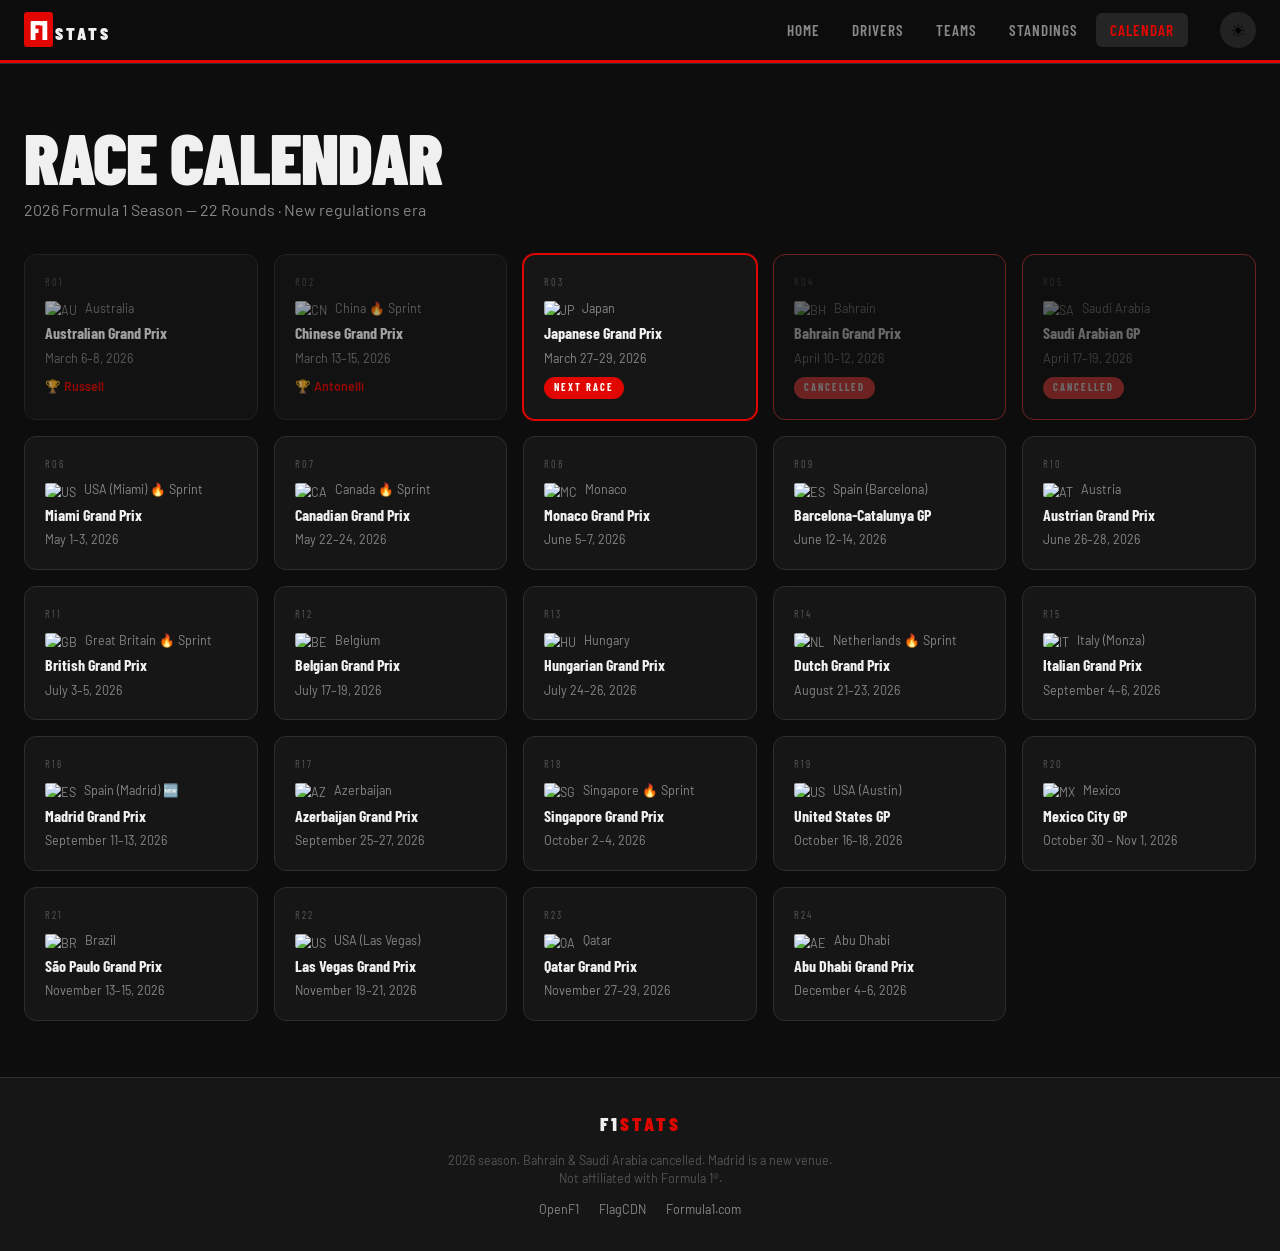
==== calendar.html @ 94192409 "Updated the UI. Added more drivers on the driver's list." ====
<!DOCTYPE html>
<html lang="en" data-theme="dark" data-team="default">
<head>
  <meta charset="UTF-8" />
  <meta name="viewport" content="width=device-width, initial-scale=1.0" />
  <title>F1Stats — Calendar 2026</title>
  <link rel="preconnect" href="https://fonts.googleapis.com" />
  <link rel="preconnect" href="https://fonts.gstatic.com" crossorigin />
  <link href="https://fonts.googleapis.com/css2?family=Barlow+Condensed:ital,wght@0,300;0,400;0,600;0,700;0,800;0,900;1,700&family=Barlow:wght@300;400;500;600&display=swap" rel="stylesheet" />
  <link rel="stylesheet" href="styles.css" />
</head>
<body>

  <header class="nav-header">
    <div class="nav-inner">
      <a href="index.html" class="logo"><span class="logo-f1">F1</span><span class="logo-stats">STATS</span></a>
      <nav class="main-nav">
        <a href="index.html" class="nav-link">Home</a>
        <a href="drivers.html" class="nav-link">Drivers</a>
        <a href="teams.html" class="nav-link">Teams</a>
        <a href="standings.html" class="nav-link">Standings</a>
        <a href="calendar.html" class="nav-link active">Calendar</a>
      </nav>
      <div class="nav-actions">
        <button class="theme-toggle" onclick="toggleTheme()"><span class="theme-icon">☀</span></button>
        <button class="hamburger" onclick="toggleMobileNav()"><span></span><span></span><span></span></button>
      </div>
    </div>
    <nav class="mobile-nav" id="mobile-nav">
      <a href="index.html" class="mobile-nav-link">Home</a>
      <a href="drivers.html" class="mobile-nav-link">Drivers</a>
      <a href="teams.html" class="mobile-nav-link">Teams</a>
      <a href="standings.html" class="mobile-nav-link">Standings</a>
      <a href="calendar.html" class="mobile-nav-link active">Calendar</a>
    </nav>
    <div class="team-bar"></div>
  </header>

  <main>
    <section class="page-hero">
      <h1 class="page-title">Race Calendar</h1>
      <p class="page-sub">2026 Formula 1 Season — 22 Rounds · New regulations era</p>
    </section>
    <div class="calendar-grid">

      <!-- DONE -->
      <div class="cal-card done">
        <div class="cal-round">R01</div>
        <div class="cal-country"><img src="https://flagcdn.com/w40/au.png" alt="AU" class="cal-flag"/> Australia</div>
        <div class="cal-name">Australian Grand Prix</div>
        <div class="cal-date">March 6–8, 2026</div>
        <div class="cal-winner">🏆 Russell</div>
      </div>

      <div class="cal-card done">
        <div class="cal-round">R02</div>
        <div class="cal-country"><img src="https://flagcdn.com/w40/cn.png" alt="CN" class="cal-flag"/> China 🔥 Sprint</div>
        <div class="cal-name">Chinese Grand Prix</div>
        <div class="cal-date">March 13–15, 2026</div>
        <div class="cal-winner">🏆 Antonelli</div>
      </div>

      <!-- NEXT -->
      <div class="cal-card next">
        <div class="cal-round">R03</div>
        <div class="cal-country"><img src="https://flagcdn.com/w40/jp.png" alt="JP" class="cal-flag"/> Japan</div>
        <div class="cal-name">Japanese Grand Prix</div>
        <div class="cal-date">March 27–29, 2026</div>
        <div class="cal-upcoming-badge">NEXT RACE</div>
      </div>

      <!-- CANCELLED -->
      <div class="cal-card" style="opacity:0.4;border-color:#ff4444;position:relative">
        <div class="cal-round">R04</div>
        <div class="cal-country"><img src="https://flagcdn.com/w40/bh.png" alt="BH" class="cal-flag"/> Bahrain</div>
        <div class="cal-name">Bahrain Grand Prix</div>
        <div class="cal-date">April 10–12, 2026</div>
        <div class="cal-upcoming-badge" style="background:#ff4444">CANCELLED</div>
      </div>

      <div class="cal-card" style="opacity:0.4;border-color:#ff4444;position:relative">
        <div class="cal-round">R05</div>
        <div class="cal-country"><img src="https://flagcdn.com/w40/sa.png" alt="SA" class="cal-flag"/> Saudi Arabia</div>
        <div class="cal-name">Saudi Arabian GP</div>
        <div class="cal-date">April 17–19, 2026</div>
        <div class="cal-upcoming-badge" style="background:#ff4444">CANCELLED</div>
      </div>

      <div class="cal-card">
        <div class="cal-round">R06</div>
        <div class="cal-country"><img src="https://flagcdn.com/w40/us.png" alt="US" class="cal-flag"/> USA (Miami) 🔥 Sprint</div>
        <div class="cal-name">Miami Grand Prix</div>
        <div class="cal-date">May 1–3, 2026</div>
      </div>

      <div class="cal-card">
        <div class="cal-round">R07</div>
        <div class="cal-country"><img src="https://flagcdn.com/w40/ca.png" alt="CA" class="cal-flag"/> Canada 🔥 Sprint</div>
        <div class="cal-name">Canadian Grand Prix</div>
        <div class="cal-date">May 22–24, 2026</div>
      </div>

      <div class="cal-card">
        <div class="cal-round">R08</div>
        <div class="cal-country"><img src="https://flagcdn.com/w40/mc.png" alt="MC" class="cal-flag"/> Monaco</div>
        <div class="cal-name">Monaco Grand Prix</div>
        <div class="cal-date">June 5–7, 2026</div>
      </div>

      <div class="cal-card">
        <div class="cal-round">R09</div>
        <div class="cal-country"><img src="https://flagcdn.com/w40/es.png" alt="ES" class="cal-flag"/> Spain (Barcelona)</div>
        <div class="cal-name">Barcelona-Catalunya GP</div>
        <div class="cal-date">June 12–14, 2026</div>
      </div>

      <div class="cal-card">
        <div class="cal-round">R10</div>
        <div class="cal-country"><img src="https://flagcdn.com/w40/at.png" alt="AT" class="cal-flag"/> Austria</div>
        <div class="cal-name">Austrian Grand Prix</div>
        <div class="cal-date">June 26–28, 2026</div>
      </div>

      <div class="cal-card">
        <div class="cal-round">R11</div>
        <div class="cal-country"><img src="https://flagcdn.com/w40/gb.png" alt="GB" class="cal-flag"/> Great Britain 🔥 Sprint</div>
        <div class="cal-name">British Grand Prix</div>
        <div class="cal-date">July 3–5, 2026</div>
      </div>

      <div class="cal-card">
        <div class="cal-round">R12</div>
        <div class="cal-country"><img src="https://flagcdn.com/w40/be.png" alt="BE" class="cal-flag"/> Belgium</div>
        <div class="cal-name">Belgian Grand Prix</div>
        <div class="cal-date">July 17–19, 2026</div>
      </div>

      <div class="cal-card">
        <div class="cal-round">R13</div>
        <div class="cal-country"><img src="https://flagcdn.com/w40/hu.png" alt="HU" class="cal-flag"/> Hungary</div>
        <div class="cal-name">Hungarian Grand Prix</div>
        <div class="cal-date">July 24–26, 2026</div>
      </div>

      <div class="cal-card">
        <div class="cal-round">R14</div>
        <div class="cal-country"><img src="https://flagcdn.com/w40/nl.png" alt="NL" class="cal-flag"/> Netherlands 🔥 Sprint</div>
        <div class="cal-name">Dutch Grand Prix</div>
        <div class="cal-date">August 21–23, 2026</div>
      </div>

      <div class="cal-card">
        <div class="cal-round">R15</div>
        <div class="cal-country"><img src="https://flagcdn.com/w40/it.png" alt="IT" class="cal-flag"/> Italy (Monza)</div>
        <div class="cal-name">Italian Grand Prix</div>
        <div class="cal-date">September 4–6, 2026</div>
      </div>

      <div class="cal-card">
        <div class="cal-round">R16</div>
        <div class="cal-country"><img src="https://flagcdn.com/w40/es.png" alt="ES" class="cal-flag"/> Spain (Madrid) 🆕</div>
        <div class="cal-name">Madrid Grand Prix</div>
        <div class="cal-date">September 11–13, 2026</div>
      </div>

      <div class="cal-card">
        <div class="cal-round">R17</div>
        <div class="cal-country"><img src="https://flagcdn.com/w40/az.png" alt="AZ" class="cal-flag"/> Azerbaijan</div>
        <div class="cal-name">Azerbaijan Grand Prix</div>
        <div class="cal-date">September 25–27, 2026</div>
      </div>

      <div class="cal-card">
        <div class="cal-round">R18</div>
        <div class="cal-country"><img src="https://flagcdn.com/w40/sg.png" alt="SG" class="cal-flag"/> Singapore 🔥 Sprint</div>
        <div class="cal-name">Singapore Grand Prix</div>
        <div class="cal-date">October 2–4, 2026</div>
      </div>

      <div class="cal-card">
        <div class="cal-round">R19</div>
        <div class="cal-country"><img src="https://flagcdn.com/w40/us.png" alt="US" class="cal-flag"/> USA (Austin)</div>
        <div class="cal-name">United States GP</div>
        <div class="cal-date">October 16–18, 2026</div>
      </div>

      <div class="cal-card">
        <div class="cal-round">R20</div>
        <div class="cal-country"><img src="https://flagcdn.com/w40/mx.png" alt="MX" class="cal-flag"/> Mexico</div>
        <div class="cal-name">Mexico City GP</div>
        <div class="cal-date">October 30 – Nov 1, 2026</div>
      </div>

      <div class="cal-card">
        <div class="cal-round">R21</div>
        <div class="cal-country"><img src="https://flagcdn.com/w40/br.png" alt="BR" class="cal-flag"/> Brazil</div>
        <div class="cal-name">São Paulo Grand Prix</div>
        <div class="cal-date">November 13–15, 2026</div>
      </div>

      <div class="cal-card">
        <div class="cal-round">R22</div>
        <div class="cal-country"><img src="https://flagcdn.com/w40/us.png" alt="US" class="cal-flag"/> USA (Las Vegas)</div>
        <div class="cal-name">Las Vegas Grand Prix</div>
        <div class="cal-date">November 19–21, 2026</div>
      </div>

      <div class="cal-card">
        <div class="cal-round">R23</div>
        <div class="cal-country"><img src="https://flagcdn.com/w40/qa.png" alt="QA" class="cal-flag"/> Qatar</div>
        <div class="cal-name">Qatar Grand Prix</div>
        <div class="cal-date">November 27–29, 2026</div>
      </div>

      <div class="cal-card">
        <div class="cal-round">R24</div>
        <div class="cal-country"><img src="https://flagcdn.com/w40/ae.png" alt="AE" class="cal-flag"/> Abu Dhabi</div>
        <div class="cal-name">Abu Dhabi Grand Prix</div>
        <div class="cal-date">December 4–6, 2026</div>
      </div>

    </div>
  </main>

  <footer class="site-footer">
    <div class="footer-inner">
      <div class="footer-logo">F1<span>STATS</span></div>
      <p class="footer-copy">2026 season. Bahrain &amp; Saudi Arabia cancelled. Madrid is a new venue. Not affiliated with Formula 1®.</p>
      <div class="footer-links">
        <a href="https://openf1.org/" target="_blank">OpenF1</a>
        <a href="https://flagcdn.com" target="_blank">FlagCDN</a>
        <a href="https://www.formula1.com" target="_blank">Formula1.com</a>
      </div>
    </div>
  </footer>
  <script src="app.js"></script>
</body>
</html>
---- styles.css ----
/* ============================================================
   F1STATS — Vanilla CSS
   Barlow Condensed display / Barlow body
   ============================================================ */

/* ── CSS VARIABLES ─────────────────────────────────────────── */
:root {
  /* Team colours */
  --team-redbull:   #3671C6;
  --team-ferrari:   #E8002D;
  --team-mclaren:   #FF8000;
  --team-mercedes:  #00D2BE;
  --team-alpine:    #0093CC;
  --team-aston:     #229971;
  --team-williams:  #64C4FF;
  --team-haas:      #B6BABD;
  --team-sauber:    #52E252;
  --team-rb:        #6692FF;

  /* Dark theme (default) */
  --bg:        #0d0d0d;
  --bg-panel:  #161616;
  --bg-card:   #1c1c1c;
  --bg-hover:  #252525;
  --surface:   #222;
  --border:    #2e2e2e;
  --text:      #f0f0f0;
  --text-sec:  #888;
  --text-dim:  #555;
  --accent:    #e10600;   /* F1 red */
  --accent2:   #fff;

  /* Active team accent (overridden by JS) */
  --team-active: #e10600;

  /* Type */
  --font-display: 'Barlow Condensed', sans-serif;
  --font-body:    'Barlow', sans-serif;

  /* Layout */
  --nav-h: 60px;
  --max-w: 1280px;
  --radius: 6px;
  --radius-lg: 12px;

  --trans: 0.2s ease;
}

/* Light theme */
[data-theme="light"] {
  --bg:        #f5f5f5;
  --bg-panel:  #ffffff;
  --bg-card:   #fafafa;
  --bg-hover:  #efefef;
  --surface:   #e8e8e8;
  --border:    #ddd;
  --text:      #111;
  --text-sec:  #555;
  --text-dim:  #aaa;
}

/* ── RESET & BASE ──────────────────────────────────────────── */
*, *::before, *::after { box-sizing: border-box; margin: 0; padding: 0; }

html { scroll-behavior: smooth; }

body {
  background: var(--bg);
  color: var(--text);
  font-family: var(--font-body);
  font-size: 15px;
  line-height: 1.5;
  transition: background var(--trans), color var(--trans);
}

a { color: inherit; text-decoration: none; }
img { display: block; max-width: 100%; }
button { cursor: pointer; border: none; background: none; font-family: inherit; }

/* ── NAV ───────────────────────────────────────────────────── */
.nav-header {
  position: sticky;
  top: 0;
  z-index: 100;
  background: rgba(13,13,13,0.95);
  backdrop-filter: blur(12px);
  border-bottom: 1px solid var(--border);
}
[data-theme="light"] .nav-header {
  background: rgba(255,255,255,0.95);
}

.nav-inner {
  max-width: var(--max-w);
  margin: 0 auto;
  padding: 0 24px;
  height: var(--nav-h);
  display: flex;
  align-items: center;
  gap: 32px;
}

.logo {
  font-family: var(--font-display);
  font-weight: 900;
  font-size: 1.6rem;
  letter-spacing: -1px;
  white-space: nowrap;
}
.logo-f1 {
  background: var(--accent);
  color: #fff;
  padding: 2px 6px;
  margin-right: 2px;
  border-radius: 3px;
}
.logo-stats { letter-spacing: 3px; font-size: 1.1rem; }

.main-nav {
  display: flex;
  gap: 4px;
  margin-left: auto;
}
.nav-link {
  padding: 6px 14px;
  border-radius: var(--radius);
  font-family: var(--font-display);
  font-weight: 600;
  font-size: 0.95rem;
  letter-spacing: 1px;
  text-transform: uppercase;
  color: var(--text-sec);
  transition: color var(--trans), background var(--trans);
}
.nav-link:hover, .nav-link.active {
  color: var(--text);
  background: var(--bg-hover);
}
.nav-link.active { color: var(--accent); }

.nav-actions { display: flex; align-items: center; gap: 12px; }

.theme-toggle {
  width: 36px; height: 36px;
  border-radius: 50%;
  background: var(--surface);
  display: flex; align-items: center; justify-content: center;
  font-size: 1.1rem;
  transition: background var(--trans);
}
.theme-toggle:hover { background: var(--bg-hover); }

/* Team accent bar */
.team-bar {
  height: 3px;
  background: var(--team-active);
  transition: background 0.4s ease;
}

/* ── PAGES ─────────────────────────────────────────────────── */
.page { display: none; min-height: calc(100vh - var(--nav-h)); }
.page.active { display: block; }

.page-hero {
  max-width: var(--max-w);
  margin: 0 auto;
  padding: 56px 24px 32px;
}
.page-title {
  font-family: var(--font-display);
  font-weight: 900;
  font-size: clamp(2.5rem, 6vw, 4.5rem);
  letter-spacing: -1px;
  line-height: 1;
  text-transform: uppercase;
}
.page-sub { color: var(--text-sec); margin-top: 6px; font-size: 1rem; }

/* ── HERO ──────────────────────────────────────────────────── */
.hero {
  position: relative;
  min-height: 520px;
  display: flex;
  align-items: center;
  overflow: hidden;
  padding: 80px 24px;
  /* Always dark internally — text must always be white regardless of theme */
  color: #fff;
}

.hero-bg {
  position: absolute;
  inset: 0;
  background: radial-gradient(ellipse at 30% 50%, #1a0000 0%, #0d0d0d 60%);
  z-index: 0;
}

/* Always-dark overlay — guarantees white text in light mode */
.hero-overlay {
  position: absolute;
  inset: 0;
  background: rgba(0, 0, 0, 0.72);
  z-index: 1;
}
/* In dark mode the overlay can be lighter since bg is already dark */
[data-theme="dark"] .hero-overlay {
  background: rgba(0, 0, 0, 0.3);
}

.hero-track-lines {
  position: absolute;
  inset: 0;
  background:
    repeating-linear-gradient(
      90deg,
      transparent,
      transparent 80px,
      rgba(255,255,255,0.015) 80px,
      rgba(255,255,255,0.015) 81px
    ),
    repeating-linear-gradient(
      0deg,
      transparent,
      transparent 80px,
      rgba(255,255,255,0.015) 80px,
      rgba(255,255,255,0.015) 81px
    );
}

.hero-content {
  position: relative;
  z-index: 2;
  max-width: var(--max-w);
  margin: 0 auto;
  width: 100%;
}

.hero-eyebrow {
  font-family: var(--font-display);
  font-size: 0.8rem;
  letter-spacing: 4px;
  text-transform: uppercase;
  color: var(--accent);
  margin-bottom: 16px;
}

.hero-title {
  font-family: var(--font-display);
  font-weight: 900;
  font-size: clamp(3rem, 8vw, 6.5rem);
  line-height: 0.95;
  text-transform: uppercase;
  letter-spacing: -2px;
  max-width: 600px;
  color: #fff; /* Always white — hero is always on dark overlay */
}
.hero-title em {
  font-style: italic;
  color: var(--accent);
}

.hero-sub {
  margin-top: 20px;
  color: rgba(255,255,255,0.7); /* Always white-ish — dark overlay beneath */
  font-size: 1.05rem;
  max-width: 420px;
}


/* Race Card (hero overlay) */
.hero-race-card {
  position: absolute;
  right: max(24px, calc(50% - 580px));
  top: 50%;
  transform: translateY(-50%);
  background: var(--bg-panel);
  border: 1px solid var(--border);
  border-top: 3px solid var(--accent);
  border-radius: var(--radius-lg);
  padding: 28px 32px;
  min-width: 280px;
  z-index: 3;
  box-shadow: 0 24px 60px rgba(0,0,0,0.5);
  /* Race card uses theme colors, not locked to white */
  color: var(--text);
}

.race-card-label {
  font-family: var(--font-display);
  font-size: 0.7rem;
  letter-spacing: 3px;
  text-transform: uppercase;
  color: var(--accent);
  margin-bottom: 8px;
}
.race-card-round {
  font-family: var(--font-display);
  font-size: 0.75rem;
  letter-spacing: 2px;
  color: var(--text-dim);
  text-transform: uppercase;
}
.race-card-name {
  font-family: var(--font-display);
  font-weight: 800;
  font-size: 1.5rem;
  letter-spacing: -0.5px;
  margin: 4px 0 8px;
  line-height: 1.1;
}
.race-card-location {
  display: flex;
  align-items: center;
  gap: 8px;
  color: var(--text-sec);
  font-size: 0.85rem;
  margin-bottom: 4px;
}
.race-flag { height: 16px; border-radius: 2px; }
.race-card-date {
  color: var(--text-sec);
  font-size: 0.85rem;
  margin-bottom: 20px;
}

.race-card-countdown {
  display: flex;
  gap: 12px;
}
.countdown-block {
  display: flex;
  flex-direction: column;
  align-items: center;
  background: var(--surface);
  border-radius: var(--radius);
  padding: 8px 12px;
  min-width: 52px;
}
.cd-num {
  font-family: var(--font-display);
  font-weight: 700;
  font-size: 1.6rem;
  line-height: 1;
  color: var(--text);
}
.cd-lbl {
  font-size: 0.6rem;
  letter-spacing: 1px;
  text-transform: uppercase;
  color: var(--text-sec);
  margin-top: 2px;
}

/* ── STATS STRIP ───────────────────────────────────────────── */
.stats-strip {
  background: var(--bg-panel);
  border-top: 1px solid var(--border);
  border-bottom: 1px solid var(--border);
  display: flex;
  justify-content: center;
  gap: 0;
  padding: 0;
}
.stat-item {
  display: flex;
  flex-direction: column;
  align-items: center;
  padding: 24px 48px;
}
.stat-value {
  font-family: var(--font-display);
  font-weight: 800;
  font-size: 2.2rem;
  color: var(--accent);
  line-height: 1;
}
.stat-label {
  font-size: 0.75rem;
  letter-spacing: 1px;
  text-transform: uppercase;
  color: var(--text-sec);
  margin-top: 4px;
}
.stat-divider {
  width: 1px;
  background: var(--border);
  margin: 16px 0;
}

/* ── HOME GRID ─────────────────────────────────────────────── */
.home-grid {
  max-width: var(--max-w);
  margin: 0 auto;
  padding: 40px 24px;
  display: grid;
  grid-template-columns: 1fr 1fr;
  gap: 24px;
}

.home-panel {
  background: var(--bg-panel);
  border: 1px solid var(--border);
  border-radius: var(--radius-lg);
  overflow: hidden;
}

.panel-header {
  display: flex;
  align-items: center;
  justify-content: space-between;
  padding: 20px 24px 16px;
  border-bottom: 1px solid var(--border);
}
.panel-title {
  font-family: var(--font-display);
  font-weight: 700;
  font-size: 1.1rem;
  letter-spacing: 1px;
  text-transform: uppercase;
}
.panel-link {
  font-size: 0.82rem;
  color: var(--accent);
  letter-spacing: 0.5px;
  transition: opacity var(--trans);
}
.panel-link:hover { opacity: 0.7; }
.panel-sub { font-size: 0.82rem; color: var(--text-sec); }

/* ── STANDINGS TABLE ───────────────────────────────────────── */
.standings-table {
  width: 100%;
  border-collapse: collapse;
}
.standings-table thead th {
  padding: 10px 16px;
  text-align: left;
  font-family: var(--font-display);
  font-size: 0.7rem;
  letter-spacing: 1.5px;
  text-transform: uppercase;
  color: var(--text-dim);
  font-weight: 600;
}
.standing-row td {
  padding: 10px 16px;
  border-bottom: 1px solid var(--border);
  font-size: 0.9rem;
  vertical-align: middle;
}
.standing-row:last-child td { border-bottom: none; }
.standing-row:hover td { background: var(--bg-hover); }
.standing-row.p1 td { background: rgba(225,6,0,0.05); }

.pos-cell { width: 40px; }
.pos {
  display: inline-flex;
  width: 24px;
  height: 24px;
  align-items: center;
  justify-content: center;
  font-family: var(--font-display);
  font-weight: 700;
  font-size: 0.8rem;
  border-radius: 3px;
}
.p1 .pos { background: var(--accent); color: #fff; }

.driver-cell {
  display: flex;
  align-items: center;
  gap: 10px;
}
.driver-thumb {
  width: 36px; height: 36px;
  border-radius: 50%;
  object-fit: cover;
  background: var(--surface);
}
.driver-name {
  display: block;
  font-weight: 600;
  font-size: 0.9rem;
}
.driver-abbr {
  display: block;
  font-size: 0.72rem;
  color: var(--text-sec);
  font-family: var(--font-display);
  letter-spacing: 1px;
}
.team-dot {
  display: inline-block;
  width: 8px; height: 8px;
  border-radius: 50%;
  margin-right: 6px;
  flex-shrink: 0;
}
.pts-col { text-align: right; }

/* ── PODIUM ────────────────────────────────────────────────── */
.last-race-podium {
  display: flex;
  justify-content: center;
  align-items: flex-end;
  gap: 0;
  padding: 24px 24px 0;
}
.podium-slot {
  display: flex;
  flex-direction: column;
  align-items: center;
  flex: 1;
}
.podium-driver-img-wrap {
  margin-bottom: 8px;
}
.podium-driver-img {
  width: 64px; height: 64px;
  border-radius: 50%;
  object-fit: cover;
  background: var(--surface);
  border: 2px solid var(--border);
}
.podium-bar {
  width: 100%;
  border-radius: var(--radius) var(--radius) 0 0;
  opacity: 0.85;
}
.podium-label {
  background: var(--surface);
  width: 100%;
  text-align: center;
  padding: 8px 4px;
  font-family: var(--font-display);
  font-size: 0.75rem;
  letter-spacing: 0.5px;
  text-transform: uppercase;
  color: var(--text-sec);
  font-weight: 600;
}
.podium-label span { display: block; font-size: 0.9rem; color: var(--text); }

.race-results-mini { padding: 12px 24px; }
.mini-result {
  display: flex;
  gap: 12px;
  padding: 8px 0;
  border-bottom: 1px solid var(--border);
  font-size: 0.88rem;
  align-items: center;
}
.mini-result:last-child { border-bottom: none; }
.mini-pos {
  width: 20px;
  font-family: var(--font-display);
  font-weight: 700;
  color: var(--text-sec);
}
.mini-driver { flex: 1; font-weight: 500; }
.mini-time { color: var(--text-sec); font-size: 0.82rem; font-family: monospace; }
.mini-result.fastest .mini-driver { color: var(--team-mclaren); }
.mini-result.fastest .mini-pos { color: var(--team-mclaren); }

/* ── SECTION HEADER ────────────────────────────────────────── */
.section-header {
  max-width: var(--max-w);
  margin: 0 auto;
  padding: 0 24px 20px;
  display: flex;
  align-items: baseline;
  gap: 16px;
}
.section-title {
  font-family: var(--font-display);
  font-weight: 800;
  font-size: 1.3rem;
  letter-spacing: 1px;
  text-transform: uppercase;
}
.section-sub { font-size: 0.82rem; color: var(--text-sec); }

/* ── TYRE SECTION ──────────────────────────────────────────── */
.tyre-section {
  max-width: var(--max-w);
  margin: 0 auto;
  padding: 0 24px 56px;
}
.tyre-grid {
  display: flex;
  gap: 12px;
  flex-wrap: wrap;
}
.tyre-card {
  background: var(--bg-panel);
  border: 1px solid var(--border);
  border-radius: var(--radius-lg);
  padding: 16px 20px;
  display: flex;
  align-items: center;
  gap: 14px;
  flex: 1 1 150px;
  transition: background var(--trans);
}
.tyre-card:hover { background: var(--bg-hover); }
.tyre-compound {
  width: 44px; height: 44px;
  border-radius: 50%;
  display: flex;
  align-items: center;
  justify-content: center;
  font-family: var(--font-display);
  font-weight: 900;
  font-size: 1.2rem;
  color: #111;
  flex-shrink: 0;
}
.tyre-compound.soft   { background: #e8002d; color: #fff; }
.tyre-compound.medium { background: #ffd600; }
.tyre-compound.hard   { background: #e5e5e5; }
.tyre-info { display: flex; flex-direction: column; }
.tyre-driver { font-family: var(--font-display); font-weight: 700; font-size: 1rem; letter-spacing: 1px; }
.tyre-laps { font-size: 0.75rem; color: var(--text-sec); }

/* ── DRIVERS PAGE ──────────────────────────────────────────── */
.drivers-grid-section {
  max-width: var(--max-w);
  margin: 0 auto;
  padding: 0 24px 56px;
}
.drivers-grid {
  display: grid;
  grid-template-columns: repeat(auto-fill, minmax(240px, 1fr));
  gap: 20px;
}
.driver-card {
  background: var(--bg-panel);
  border: 1px solid var(--border);
  border-radius: var(--radius-lg);
  overflow: hidden;
  cursor: pointer;
  transition: transform var(--trans), box-shadow var(--trans), border-color var(--trans);
}
.driver-card:hover {
  transform: translateY(-4px);
  box-shadow: 0 16px 40px rgba(0,0,0,0.4);
  border-color: var(--team-active);
}
.driver-card-top {
  position: relative;
  height: 160px;
  display: flex;
  align-items: flex-end;
  justify-content: center;
  overflow: hidden;
}
.driver-card-img {
  height: 150px;
  object-fit: cover;
  object-position: top;
  filter: drop-shadow(0 4px 12px rgba(0,0,0,0.5));
}
.driver-card-number {
  position: absolute;
  top: 12px;
  right: 14px;
  font-family: var(--font-display);
  font-weight: 900;
  font-size: 2rem;
  line-height: 1;
  color: rgba(255,255,255,0.15);
  letter-spacing: -2px;
}
.driver-card-info { padding: 16px; }
.driver-card-flag-name {
  display: flex;
  align-items: center;
  gap: 8px;
  margin-bottom: 4px;
}
.driver-flag { height: 14px; border-radius: 2px; }
.driver-card-name { font-weight: 700; font-size: 1rem; }
.driver-card-team { font-size: 0.78rem; margin-bottom: 14px; font-weight: 500; }
.driver-card-stats {
  display: flex;
  gap: 0;
  border-top: 1px solid var(--border);
  padding-top: 12px;
}
.dcs {
  flex: 1;
  display: flex;
  flex-direction: column;
  align-items: center;
  border-right: 1px solid var(--border);
}
.dcs:last-child { border-right: none; }
.dcs-val {
  font-family: var(--font-display);
  font-weight: 800;
  font-size: 1.1rem;
}
.dcs-lbl {
  font-size: 0.65rem;
  letter-spacing: 0.5px;
  text-transform: uppercase;
  color: var(--text-sec);
}

/* ── TEAMS PAGE ────────────────────────────────────────────── */
.teams-list {
  max-width: var(--max-w);
  margin: 0 auto;
  padding: 0 24px 56px;
  display: flex;
  flex-direction: column;
  gap: 12px;
}
.team-row {
  background: var(--bg-panel);
  border: 1px solid var(--border);
  border-radius: var(--radius-lg);
  display: flex;
  align-items: center;
  gap: 20px;
  padding: 0 24px 0 0;
  overflow: hidden;
  cursor: pointer;
  transition: background var(--trans), transform var(--trans);
}
.team-row:hover { transform: translateX(4px); background: var(--bg-hover); }
.team-color-bar { width: 6px; height: 80px; flex-shrink: 0; }
.team-logo-wrap {
  width: 80px;
  display: flex;
  align-items: center;
  justify-content: center;
  padding: 12px 0;
}
.team-logo-img { max-height: 36px; filter: var(--logo-filter, none); }
[data-theme="dark"] .team-logo-img { filter: brightness(0) invert(1); }
.team-row-info { flex: 1; }
.team-row-name { font-weight: 700; font-size: 1rem; }
.team-row-drivers { font-size: 0.8rem; color: var(--text-sec); margin-top: 2px; }
.team-row-stats {
  display: flex;
  gap: 32px;
  padding-right: 24px;
  border-right: 1px solid var(--border);
  margin-right: 0;
}
.trs { text-align: center; }
.trs-val { display: block; font-family: var(--font-display); font-weight: 800; font-size: 1.2rem; }
.trs-lbl { font-size: 0.65rem; text-transform: uppercase; letter-spacing: 1px; color: var(--text-sec); }
.team-row-bar-wrap {
  width: 140px;
  height: 6px;
  background: var(--surface);
  border-radius: 3px;
  overflow: hidden;
}
.team-row-bar { height: 100%; border-radius: 3px; }

/* ── FULL STANDINGS TABLE ──────────────────────────────────── */
.standings-tabs {
  max-width: var(--max-w);
  margin: 0 auto;
  padding: 0 24px 20px;
  display: flex;
  gap: 8px;
}
.tab-btn {
  padding: 8px 22px;
  border-radius: 100px;
  font-family: var(--font-display);
  font-weight: 600;
  font-size: 0.85rem;
  letter-spacing: 1px;
  text-transform: uppercase;
  background: var(--surface);
  color: var(--text-sec);
  transition: all var(--trans);
}
.tab-btn.active { background: var(--accent); color: #fff; }
.tab-btn:hover:not(.active) { background: var(--bg-hover); color: var(--text); }

.tab-panel { display: none; }
.tab-panel.active { display: block; }

.full-standings-table {
  width: 100%;
  max-width: var(--max-w);
  margin: 0 auto;
  border-collapse: collapse;
  margin-bottom: 56px;
}
.full-standings-table thead th {
  padding: 10px 20px;
  text-align: left;
  font-family: var(--font-display);
  font-size: 0.7rem;
  letter-spacing: 1.5px;
  text-transform: uppercase;
  color: var(--text-dim);
  font-weight: 600;
  border-bottom: 1px solid var(--border);
}
.fst-row td {
  padding: 14px 20px;
  border-bottom: 1px solid var(--border);
  font-size: 0.9rem;
  vertical-align: middle;
}
.fst-row.p1 td { background: rgba(225,6,0,0.05); }
.fst-row:hover td { background: var(--bg-hover); }

.pos-badge {
  display: inline-flex;
  width: 26px; height: 26px;
  align-items: center;
  justify-content: center;
  border-radius: 4px;
  font-family: var(--font-display);
  font-weight: 800;
  font-size: 0.82rem;
  background: var(--surface);
  color: var(--text);
}
.pos-badge.gold   { background: #d4a017; color: #111; }
.pos-badge.silver { background: #9e9e9e; color: #111; }
.pos-badge.bronze { background: #c07040; color: #111; }

.mini-flag { height: 14px; border-radius: 2px; display: inline-block; vertical-align: middle; margin-right: 6px; }

/* ── CALENDAR ──────────────────────────────────────────────── */
.calendar-grid {
  max-width: var(--max-w);
  margin: 0 auto;
  padding: 0 24px 56px;
  display: grid;
  grid-template-columns: repeat(auto-fill, minmax(220px, 1fr));
  gap: 16px;
}
.cal-card {
  background: var(--bg-panel);
  border: 1px solid var(--border);
  border-radius: var(--radius-lg);
  padding: 20px;
  transition: transform var(--trans), box-shadow var(--trans);
  position: relative;
  overflow: hidden;
}
.cal-card:hover { transform: translateY(-3px); box-shadow: 0 12px 30px rgba(0,0,0,0.3); }
.cal-card.done { opacity: 0.65; }
.cal-card.next {
  border-color: var(--accent);
  box-shadow: 0 0 0 1px var(--accent);
  opacity: 1;
}
.cal-round {
  font-family: var(--font-display);
  font-size: 0.65rem;
  letter-spacing: 2px;
  text-transform: uppercase;
  color: var(--text-dim);
  margin-bottom: 8px;
}
.cal-country {
  display: flex;
  align-items: center;
  gap: 8px;
  font-size: 0.78rem;
  color: var(--text-sec);
  margin-bottom: 6px;
}
.cal-flag { height: 14px; border-radius: 2px; }
.cal-name {
  font-family: var(--font-display);
  font-weight: 700;
  font-size: 1rem;
  margin-bottom: 6px;
  line-height: 1.2;
}
.cal-date {
  font-size: 0.78rem;
  color: var(--text-sec);
}
.cal-winner {
  font-size: 0.78rem;
  color: var(--accent);
  margin-top: 10px;
  font-weight: 600;
}
.cal-upcoming-badge {
  display: inline-block;
  margin-top: 10px;
  padding: 3px 10px;
  background: var(--accent);
  color: #fff;
  font-family: var(--font-display);
  font-size: 0.65rem;
  letter-spacing: 2px;
  text-transform: uppercase;
  border-radius: 100px;
  font-weight: 700;
}

/* ── FOOTER ────────────────────────────────────────────────── */
.site-footer {
  background: var(--bg-panel);
  border-top: 1px solid var(--border);
  padding: 32px 24px;
}
.footer-inner {
  max-width: var(--max-w);
  margin: 0 auto;
  display: flex;
  flex-direction: column;
  align-items: center;
  gap: 12px;
  text-align: center;
}
.footer-logo {
  font-family: var(--font-display);
  font-weight: 900;
  font-size: 1.2rem;
  letter-spacing: 3px;
}
.footer-logo span { color: var(--accent); }
.footer-copy { font-size: 0.78rem; color: var(--text-dim); max-width: 400px; }
.footer-links { display: flex; gap: 20px; }
.footer-links a { font-size: 0.78rem; color: var(--text-sec); transition: color var(--trans); }
.footer-links a:hover { color: var(--accent); }

/* ── HAMBURGER ─────────────────────────────────────────────── */
.hamburger {
  display: none;
  flex-direction: column;
  justify-content: center;
  gap: 5px;
  width: 36px;
  height: 36px;
  border-radius: var(--radius);
  background: var(--surface);
  padding: 8px;
  transition: background var(--trans);
}
.hamburger:hover { background: var(--bg-hover); }
.hamburger span {
  display: block;
  width: 100%;
  height: 2px;
  background: var(--text);
  border-radius: 2px;
  transition: transform 0.2s ease, opacity 0.2s ease;
}
.hamburger.open span:nth-child(1) { transform: translateY(7px) rotate(45deg); }
.hamburger.open span:nth-child(2) { opacity: 0; }
.hamburger.open span:nth-child(3) { transform: translateY(-7px) rotate(-45deg); }

/* ── MOBILE NAV DRAWER ─────────────────────────────────────── */
.mobile-nav {
  display: none;
  flex-direction: column;
  background: var(--bg-panel);
  border-top: 1px solid var(--border);
  overflow: hidden;
  max-height: 0;
  transition: max-height 0.3s ease;
}
.mobile-nav.open {
  max-height: 320px;
}
.mobile-nav-link {
  display: block;
  padding: 14px 24px;
  font-family: var(--font-display);
  font-weight: 600;
  font-size: 1rem;
  letter-spacing: 1.5px;
  text-transform: uppercase;
  color: var(--text-sec);
  border-bottom: 1px solid var(--border);
  transition: color var(--trans), background var(--trans);
}
.mobile-nav-link:last-child { border-bottom: none; }
.mobile-nav-link:hover,
.mobile-nav-link.active {
  color: var(--accent);
  background: var(--bg-hover);
}

/* ── ANIMATIONS ────────────────────────────────────────────── */
@keyframes fadeIn {
  from { opacity: 0; transform: translateY(12px); }
  to   { opacity: 1; transform: translateY(0); }
}
main { animation: fadeIn 0.25s ease both; }

/* ── RESPONSIVE ────────────────────────────────────────────── */
@media (max-width: 900px) {
  .hero-race-card { display: none; }
  .home-grid { grid-template-columns: 1fr; }
  .team-row-bar-wrap { display: none; }
}
@media (max-width: 640px) {
  .main-nav { display: none; }
  .hamburger { display: flex; }
  .mobile-nav { display: flex; }
  .stats-strip { flex-wrap: wrap; }
  .stat-item { padding: 16px 24px; }
  .hero { padding: 48px 20px; }
  .hero-title { font-size: 2.8rem; }
  .teams-list { padding: 0 16px 40px; }
  .team-row-stats { gap: 16px; }
}
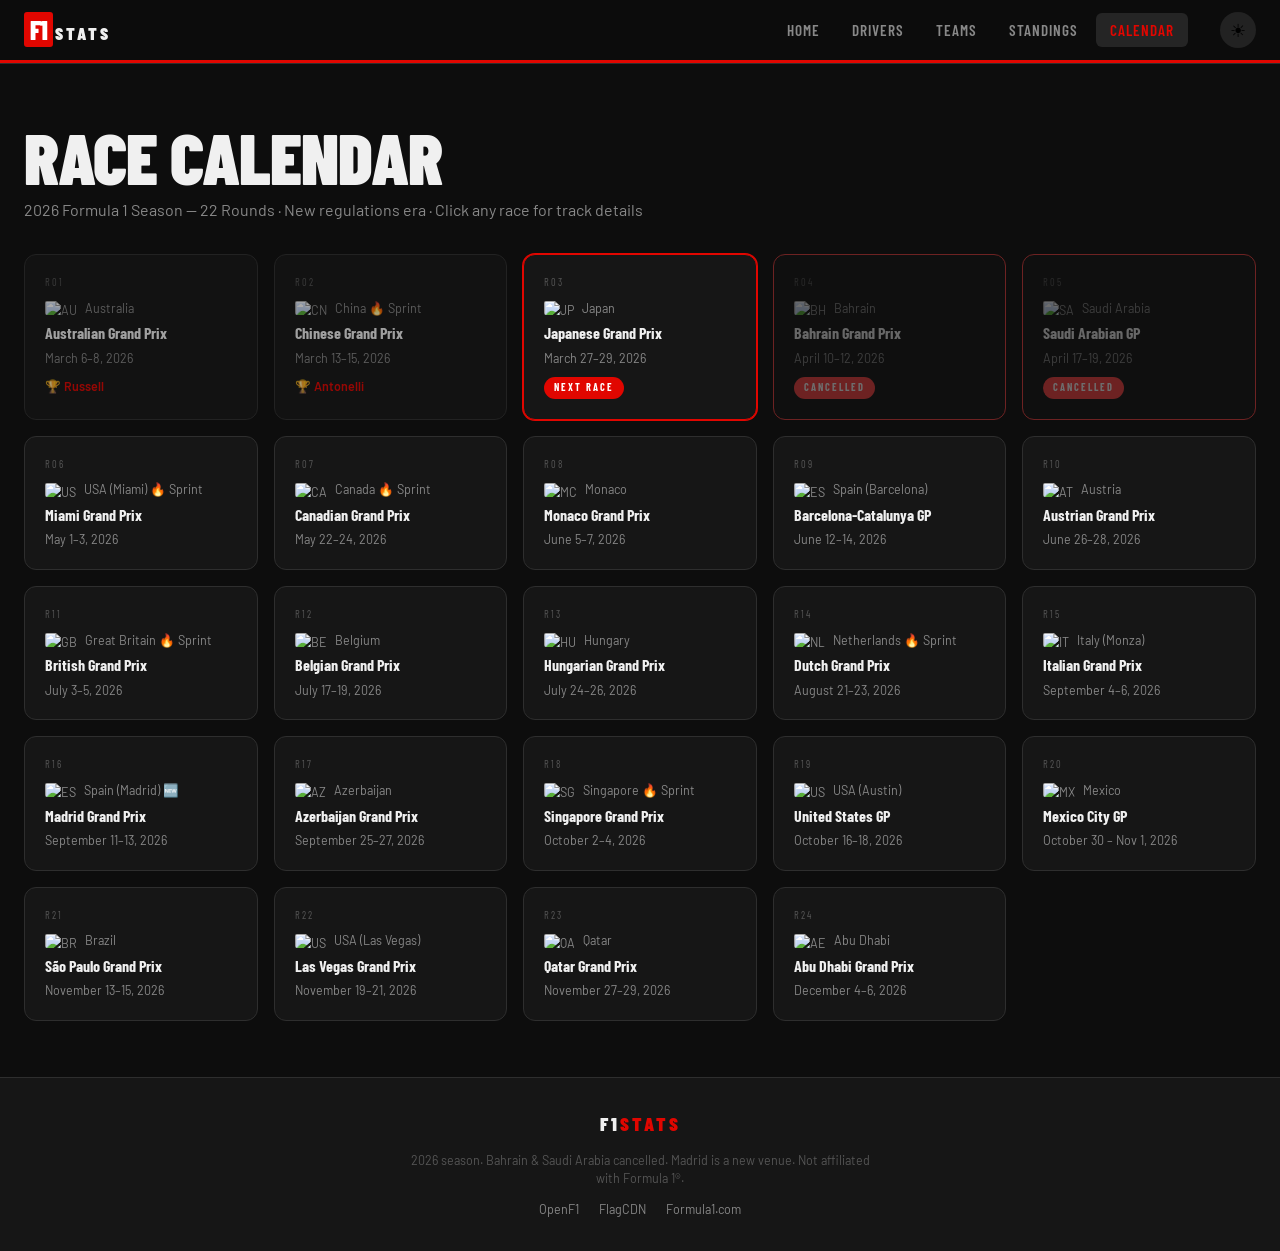
==== commit a441daa9: "Added SVG track layouts for races in calendar - Updated app.js to create img src for SVGs instead of" ====
--- a/calendar.html
+++ b/calendar.html
@@ -23,7 +23,7 @@
       </nav>
       <div class="nav-actions">
         <button class="theme-toggle" onclick="toggleTheme()"><span class="theme-icon">☀</span></button>
-        <button class="hamburger" onclick="toggleMobileNav()"><span></span><span></span><span></span></button>
+        <button class="hamburger" onclick="toggleMobileNav()" aria-label="Open menu"><span></span><span></span><span></span></button>
       </div>
     </div>
     <nav class="mobile-nav" id="mobile-nav">
@@ -39,12 +39,13 @@
   <main>
     <section class="page-hero">
       <h1 class="page-title">Race Calendar</h1>
-      <p class="page-sub">2026 Formula 1 Season — 22 Rounds · New regulations era</p>
+      <p class="page-sub">2026 Formula 1 Season — 22 Rounds · New regulations era · Click any race for track details</p>
     </section>
+
     <div class="calendar-grid">
 
-      <!-- DONE -->
-      <div class="cal-card done">
+      <!-- R01 — DONE -->
+      <div class="cal-card done" data-track="australia">
         <div class="cal-round">R01</div>
         <div class="cal-country"><img src="https://flagcdn.com/w40/au.png" alt="AU" class="cal-flag"/> Australia</div>
         <div class="cal-name">Australian Grand Prix</div>
@@ -52,7 +53,8 @@
         <div class="cal-winner">🏆 Russell</div>
       </div>
 
-      <div class="cal-card done">
+      <!-- R02 — DONE -->
+      <div class="cal-card done" data-track="china">
         <div class="cal-round">R02</div>
         <div class="cal-country"><img src="https://flagcdn.com/w40/cn.png" alt="CN" class="cal-flag"/> China 🔥 Sprint</div>
         <div class="cal-name">Chinese Grand Prix</div>
@@ -60,8 +62,8 @@
         <div class="cal-winner">🏆 Antonelli</div>
       </div>
 
-      <!-- NEXT -->
-      <div class="cal-card next">
+      <!-- R03 — NEXT -->
+      <div class="cal-card next" data-track="japan">
         <div class="cal-round">R03</div>
         <div class="cal-country"><img src="https://flagcdn.com/w40/jp.png" alt="JP" class="cal-flag"/> Japan</div>
         <div class="cal-name">Japanese Grand Prix</div>
@@ -69,150 +71,170 @@
         <div class="cal-upcoming-badge">NEXT RACE</div>
       </div>
 
-      <!-- CANCELLED -->
-      <div class="cal-card" style="opacity:0.4;border-color:#ff4444;position:relative">
+      <!-- R04 — CANCELLED -->
+      <div class="cal-card cal-cancelled">
         <div class="cal-round">R04</div>
         <div class="cal-country"><img src="https://flagcdn.com/w40/bh.png" alt="BH" class="cal-flag"/> Bahrain</div>
         <div class="cal-name">Bahrain Grand Prix</div>
         <div class="cal-date">April 10–12, 2026</div>
-        <div class="cal-upcoming-badge" style="background:#ff4444">CANCELLED</div>
-      </div>
-
-      <div class="cal-card" style="opacity:0.4;border-color:#ff4444;position:relative">
+        <div class="cal-upcoming-badge cal-badge-cancelled">CANCELLED</div>
+      </div>
+
+      <!-- R05 — CANCELLED -->
+      <div class="cal-card cal-cancelled">
         <div class="cal-round">R05</div>
         <div class="cal-country"><img src="https://flagcdn.com/w40/sa.png" alt="SA" class="cal-flag"/> Saudi Arabia</div>
         <div class="cal-name">Saudi Arabian GP</div>
         <div class="cal-date">April 17–19, 2026</div>
-        <div class="cal-upcoming-badge" style="background:#ff4444">CANCELLED</div>
-      </div>
-
-      <div class="cal-card">
+        <div class="cal-upcoming-badge cal-badge-cancelled">CANCELLED</div>
+      </div>
+
+      <!-- R06 -->
+      <div class="cal-card" data-track="miami">
         <div class="cal-round">R06</div>
         <div class="cal-country"><img src="https://flagcdn.com/w40/us.png" alt="US" class="cal-flag"/> USA (Miami) 🔥 Sprint</div>
         <div class="cal-name">Miami Grand Prix</div>
         <div class="cal-date">May 1–3, 2026</div>
       </div>
 
-      <div class="cal-card">
+      <!-- R07 -->
+      <div class="cal-card" data-track="canada">
         <div class="cal-round">R07</div>
         <div class="cal-country"><img src="https://flagcdn.com/w40/ca.png" alt="CA" class="cal-flag"/> Canada 🔥 Sprint</div>
         <div class="cal-name">Canadian Grand Prix</div>
         <div class="cal-date">May 22–24, 2026</div>
       </div>
 
-      <div class="cal-card">
+      <!-- R08 -->
+      <div class="cal-card" data-track="monaco">
         <div class="cal-round">R08</div>
         <div class="cal-country"><img src="https://flagcdn.com/w40/mc.png" alt="MC" class="cal-flag"/> Monaco</div>
         <div class="cal-name">Monaco Grand Prix</div>
         <div class="cal-date">June 5–7, 2026</div>
       </div>
 
-      <div class="cal-card">
+      <!-- R09 -->
+      <div class="cal-card" data-track="spain">
         <div class="cal-round">R09</div>
         <div class="cal-country"><img src="https://flagcdn.com/w40/es.png" alt="ES" class="cal-flag"/> Spain (Barcelona)</div>
         <div class="cal-name">Barcelona-Catalunya GP</div>
         <div class="cal-date">June 12–14, 2026</div>
       </div>
 
-      <div class="cal-card">
+      <!-- R10 -->
+      <div class="cal-card" data-track="austria">
         <div class="cal-round">R10</div>
         <div class="cal-country"><img src="https://flagcdn.com/w40/at.png" alt="AT" class="cal-flag"/> Austria</div>
         <div class="cal-name">Austrian Grand Prix</div>
         <div class="cal-date">June 26–28, 2026</div>
       </div>
 
-      <div class="cal-card">
+      <!-- R11 -->
+      <div class="cal-card" data-track="silverstone">
         <div class="cal-round">R11</div>
         <div class="cal-country"><img src="https://flagcdn.com/w40/gb.png" alt="GB" class="cal-flag"/> Great Britain 🔥 Sprint</div>
         <div class="cal-name">British Grand Prix</div>
         <div class="cal-date">July 3–5, 2026</div>
       </div>
 
-      <div class="cal-card">
+      <!-- R12 -->
+      <div class="cal-card" data-track="belgium">
         <div class="cal-round">R12</div>
         <div class="cal-country"><img src="https://flagcdn.com/w40/be.png" alt="BE" class="cal-flag"/> Belgium</div>
         <div class="cal-name">Belgian Grand Prix</div>
         <div class="cal-date">July 17–19, 2026</div>
       </div>
 
-      <div class="cal-card">
+      <!-- R13 -->
+      <div class="cal-card" data-track="hungary">
         <div class="cal-round">R13</div>
         <div class="cal-country"><img src="https://flagcdn.com/w40/hu.png" alt="HU" class="cal-flag"/> Hungary</div>
         <div class="cal-name">Hungarian Grand Prix</div>
         <div class="cal-date">July 24–26, 2026</div>
       </div>
 
-      <div class="cal-card">
+      <!-- R14 -->
+      <div class="cal-card" data-track="zandvoort">
         <div class="cal-round">R14</div>
         <div class="cal-country"><img src="https://flagcdn.com/w40/nl.png" alt="NL" class="cal-flag"/> Netherlands 🔥 Sprint</div>
         <div class="cal-name">Dutch Grand Prix</div>
         <div class="cal-date">August 21–23, 2026</div>
       </div>
 
-      <div class="cal-card">
+      <!-- R15 -->
+      <div class="cal-card" data-track="monza">
         <div class="cal-round">R15</div>
         <div class="cal-country"><img src="https://flagcdn.com/w40/it.png" alt="IT" class="cal-flag"/> Italy (Monza)</div>
         <div class="cal-name">Italian Grand Prix</div>
         <div class="cal-date">September 4–6, 2026</div>
       </div>
 
-      <div class="cal-card">
+      <!-- R16 — NEW VENUE -->
+      <div class="cal-card" data-track="madrid">
         <div class="cal-round">R16</div>
         <div class="cal-country"><img src="https://flagcdn.com/w40/es.png" alt="ES" class="cal-flag"/> Spain (Madrid) 🆕</div>
         <div class="cal-name">Madrid Grand Prix</div>
         <div class="cal-date">September 11–13, 2026</div>
       </div>
 
-      <div class="cal-card">
+      <!-- R17 -->
+      <div class="cal-card" data-track="baku">
         <div class="cal-round">R17</div>
         <div class="cal-country"><img src="https://flagcdn.com/w40/az.png" alt="AZ" class="cal-flag"/> Azerbaijan</div>
         <div class="cal-name">Azerbaijan Grand Prix</div>
         <div class="cal-date">September 25–27, 2026</div>
       </div>
 
-      <div class="cal-card">
+      <!-- R18 -->
+      <div class="cal-card" data-track="singapore">
         <div class="cal-round">R18</div>
         <div class="cal-country"><img src="https://flagcdn.com/w40/sg.png" alt="SG" class="cal-flag"/> Singapore 🔥 Sprint</div>
         <div class="cal-name">Singapore Grand Prix</div>
         <div class="cal-date">October 2–4, 2026</div>
       </div>
 
-      <div class="cal-card">
+      <!-- R19 -->
+      <div class="cal-card" data-track="cota">
         <div class="cal-round">R19</div>
         <div class="cal-country"><img src="https://flagcdn.com/w40/us.png" alt="US" class="cal-flag"/> USA (Austin)</div>
         <div class="cal-name">United States GP</div>
         <div class="cal-date">October 16–18, 2026</div>
       </div>
 
-      <div class="cal-card">
+      <!-- R20 -->
+      <div class="cal-card" data-track="mexico">
         <div class="cal-round">R20</div>
         <div class="cal-country"><img src="https://flagcdn.com/w40/mx.png" alt="MX" class="cal-flag"/> Mexico</div>
         <div class="cal-name">Mexico City GP</div>
         <div class="cal-date">October 30 – Nov 1, 2026</div>
       </div>
 
-      <div class="cal-card">
+      <!-- R21 -->
+      <div class="cal-card" data-track="brazil">
         <div class="cal-round">R21</div>
         <div class="cal-country"><img src="https://flagcdn.com/w40/br.png" alt="BR" class="cal-flag"/> Brazil</div>
         <div class="cal-name">São Paulo Grand Prix</div>
         <div class="cal-date">November 13–15, 2026</div>
       </div>
 
-      <div class="cal-card">
+      <!-- R22 -->
+      <div class="cal-card" data-track="lasvegas">
         <div class="cal-round">R22</div>
         <div class="cal-country"><img src="https://flagcdn.com/w40/us.png" alt="US" class="cal-flag"/> USA (Las Vegas)</div>
         <div class="cal-name">Las Vegas Grand Prix</div>
         <div class="cal-date">November 19–21, 2026</div>
       </div>
 
-      <div class="cal-card">
+      <!-- R23 -->
+      <div class="cal-card" data-track="qatar">
         <div class="cal-round">R23</div>
         <div class="cal-country"><img src="https://flagcdn.com/w40/qa.png" alt="QA" class="cal-flag"/> Qatar</div>
         <div class="cal-name">Qatar Grand Prix</div>
         <div class="cal-date">November 27–29, 2026</div>
       </div>
 
-      <div class="cal-card">
+      <!-- R24 -->
+      <div class="cal-card" data-track="abudhabi">
         <div class="cal-round">R24</div>
         <div class="cal-country"><img src="https://flagcdn.com/w40/ae.png" alt="AE" class="cal-flag"/> Abu Dhabi</div>
         <div class="cal-name">Abu Dhabi Grand Prix</div>
@@ -233,6 +255,35 @@
       </div>
     </div>
   </footer>
+
+  <!-- ── TRACK MODAL ──────────────────────────────────────── -->
+  <div id="track-modal" class="tm-overlay" role="dialog" aria-modal="true" aria-labelledby="tm-title">
+    <div class="tm-box">
+      <button class="tm-close" id="tm-close-btn" aria-label="Close">&times;</button>
+      <div class="tm-header">
+        <div class="tm-flag-wrap">
+          <img id="tm-flag" src="" alt="" class="tm-flag" />
+        </div>
+        <div class="tm-meta">
+          <p class="tm-round-label" id="tm-round"></p>
+          <h2 class="tm-title" id="tm-title"></h2>
+          <p class="tm-location" id="tm-location"></p>
+          <div class="tm-stats">
+            <div class="tm-stat"><span class="tm-stat-val" id="tm-laps"></span><span class="tm-stat-lbl">Laps</span></div>
+            <div class="tm-stat"><span class="tm-stat-val" id="tm-length"></span><span class="tm-stat-lbl">Circuit km</span></div>
+            <div class="tm-stat"><span class="tm-stat-val" id="tm-lap-record-time"></span><span class="tm-stat-lbl">Lap Record</span></div>
+          </div>
+        </div>
+      </div>
+      <div class="tm-track-wrap">
+        <div class="tm-track-glow"></div>
+        <div id="tm-track-svg" class="tm-track-svg"></div>
+        <p class="tm-lap-record-holder" id="tm-record-holder"></p>
+      </div>
+    </div>
+  </div>
+
   <script src="app.js"></script>
+  <script src="track-modal.js"></script>
 </body>
 </html>
--- a/styles.css
+++ b/styles.css
@@ -27,17 +27,14 @@
   --text:      #f0f0f0;
   --text-sec:  #888;
   --text-dim:  #555;
-  --accent:    #e10600;   /* F1 red */
+  --accent:    #e10600;
   --accent2:   #fff;
 
-  /* Active team accent (overridden by JS) */
   --team-active: #e10600;
 
-  /* Type */
   --font-display: 'Barlow Condensed', sans-serif;
   --font-body:    'Barlow', sans-serif;
 
-  /* Layout */
   --nav-h: 60px;
   --max-w: 1280px;
   --radius: 6px;
@@ -46,7 +43,6 @@
   --trans: 0.2s ease;
 }
 
-/* Light theme */
 [data-theme="light"] {
   --bg:        #f5f5f5;
   --bg-panel:  #ffffff;
@@ -61,9 +57,7 @@
 
 /* ── RESET & BASE ──────────────────────────────────────────── */
 *, *::before, *::after { box-sizing: border-box; margin: 0; padding: 0; }
-
 html { scroll-behavior: smooth; }
-
 body {
   background: var(--bg);
   color: var(--text);
@@ -72,7 +66,6 @@
   line-height: 1.5;
   transition: background var(--trans), color var(--trans);
 }
-
 a { color: inherit; text-decoration: none; }
 img { display: block; max-width: 100%; }
 button { cursor: pointer; border: none; background: none; font-family: inherit; }
@@ -86,9 +79,7 @@
   backdrop-filter: blur(12px);
   border-bottom: 1px solid var(--border);
 }
-[data-theme="light"] .nav-header {
-  background: rgba(255,255,255,0.95);
-}
+[data-theme="light"] .nav-header { background: rgba(255,255,255,0.95); }
 
 .nav-inner {
   max-width: var(--max-w);
@@ -116,11 +107,7 @@
 }
 .logo-stats { letter-spacing: 3px; font-size: 1.1rem; }
 
-.main-nav {
-  display: flex;
-  gap: 4px;
-  margin-left: auto;
-}
+.main-nav { display: flex; gap: 4px; margin-left: auto; }
 .nav-link {
   padding: 6px 14px;
   border-radius: var(--radius);
@@ -132,10 +119,7 @@
   color: var(--text-sec);
   transition: color var(--trans), background var(--trans);
 }
-.nav-link:hover, .nav-link.active {
-  color: var(--text);
-  background: var(--bg-hover);
-}
+.nav-link:hover, .nav-link.active { color: var(--text); background: var(--bg-hover); }
 .nav-link.active { color: var(--accent); }
 
 .nav-actions { display: flex; align-items: center; gap: 12px; }
@@ -150,14 +134,13 @@
 }
 .theme-toggle:hover { background: var(--bg-hover); }
 
-/* Team accent bar */
 .team-bar {
   height: 3px;
   background: var(--team-active);
   transition: background 0.4s ease;
 }
 
-/* ── PAGES ─────────────────────────────────────────────────── */
+/* ── PAGE ──────────────────────────────────────────────────── */
 .page { display: none; min-height: calc(100vh - var(--nav-h)); }
 .page.active { display: block; }
 
@@ -184,49 +167,29 @@
   align-items: center;
   overflow: hidden;
   padding: 80px 24px;
-  /* Always dark internally — text must always be white regardless of theme */
   color: #fff;
 }
-
 .hero-bg {
   position: absolute;
   inset: 0;
   background: radial-gradient(ellipse at 30% 50%, #1a0000 0%, #0d0d0d 60%);
   z-index: 0;
 }
-
-/* Always-dark overlay — guarantees white text in light mode */
 .hero-overlay {
   position: absolute;
   inset: 0;
   background: rgba(0, 0, 0, 0.72);
   z-index: 1;
 }
-/* In dark mode the overlay can be lighter since bg is already dark */
-[data-theme="dark"] .hero-overlay {
-  background: rgba(0, 0, 0, 0.3);
-}
+[data-theme="dark"] .hero-overlay { background: rgba(0, 0, 0, 0.3); }
 
 .hero-track-lines {
   position: absolute;
   inset: 0;
   background:
-    repeating-linear-gradient(
-      90deg,
-      transparent,
-      transparent 80px,
-      rgba(255,255,255,0.015) 80px,
-      rgba(255,255,255,0.015) 81px
-    ),
-    repeating-linear-gradient(
-      0deg,
-      transparent,
-      transparent 80px,
-      rgba(255,255,255,0.015) 80px,
-      rgba(255,255,255,0.015) 81px
-    );
-}
-
+    repeating-linear-gradient(90deg, transparent, transparent 80px, rgba(255,255,255,0.015) 80px, rgba(255,255,255,0.015) 81px),
+    repeating-linear-gradient(0deg,  transparent, transparent 80px, rgba(255,255,255,0.015) 80px, rgba(255,255,255,0.015) 81px);
+}
 .hero-content {
   position: relative;
   z-index: 2;
@@ -234,7 +197,6 @@
   margin: 0 auto;
   width: 100%;
 }
-
 .hero-eyebrow {
   font-family: var(--font-display);
   font-size: 0.8rem;
@@ -243,7 +205,6 @@
   color: var(--accent);
   margin-bottom: 16px;
 }
-
 .hero-title {
   font-family: var(--font-display);
   font-weight: 900;
@@ -252,22 +213,16 @@
   text-transform: uppercase;
   letter-spacing: -2px;
   max-width: 600px;
-  color: #fff; /* Always white — hero is always on dark overlay */
-}
-.hero-title em {
-  font-style: italic;
-  color: var(--accent);
-}
-
+  color: #fff;
+}
+.hero-title em { font-style: italic; color: var(--accent); }
 .hero-sub {
   margin-top: 20px;
-  color: rgba(255,255,255,0.7); /* Always white-ish — dark overlay beneath */
+  color: rgba(255,255,255,0.7);
   font-size: 1.05rem;
   max-width: 420px;
 }
 
-
-/* Race Card (hero overlay) */
 .hero-race-card {
   position: absolute;
   right: max(24px, calc(50% - 580px));
@@ -281,10 +236,8 @@
   min-width: 280px;
   z-index: 3;
   box-shadow: 0 24px 60px rgba(0,0,0,0.5);
-  /* Race card uses theme colors, not locked to white */
   color: var(--text);
 }
-
 .race-card-label {
   font-family: var(--font-display);
   font-size: 0.7rem;
@@ -317,16 +270,9 @@
   margin-bottom: 4px;
 }
 .race-flag { height: 16px; border-radius: 2px; }
-.race-card-date {
-  color: var(--text-sec);
-  font-size: 0.85rem;
-  margin-bottom: 20px;
-}
-
-.race-card-countdown {
-  display: flex;
-  gap: 12px;
-}
+.race-card-date { color: var(--text-sec); font-size: 0.85rem; margin-bottom: 20px; }
+
+.race-card-countdown { display: flex; gap: 12px; }
 .countdown-block {
   display: flex;
   flex-direction: column;
@@ -381,11 +327,7 @@
   color: var(--text-sec);
   margin-top: 4px;
 }
-.stat-divider {
-  width: 1px;
-  background: var(--border);
-  margin: 16px 0;
-}
+.stat-divider { width: 1px; background: var(--border); margin: 16px 0; }
 
 /* ── HOME GRID ─────────────────────────────────────────────── */
 .home-grid {
@@ -396,14 +338,12 @@
   grid-template-columns: 1fr 1fr;
   gap: 24px;
 }
-
 .home-panel {
   background: var(--bg-panel);
   border: 1px solid var(--border);
   border-radius: var(--radius-lg);
   overflow: hidden;
 }
-
 .panel-header {
   display: flex;
   align-items: center;
@@ -418,20 +358,12 @@
   letter-spacing: 1px;
   text-transform: uppercase;
 }
-.panel-link {
-  font-size: 0.82rem;
-  color: var(--accent);
-  letter-spacing: 0.5px;
-  transition: opacity var(--trans);
-}
+.panel-link { font-size: 0.82rem; color: var(--accent); letter-spacing: 0.5px; transition: opacity var(--trans); }
 .panel-link:hover { opacity: 0.7; }
 .panel-sub { font-size: 0.82rem; color: var(--text-sec); }
 
 /* ── STANDINGS TABLE ───────────────────────────────────────── */
-.standings-table {
-  width: 100%;
-  border-collapse: collapse;
-}
+.standings-table { width: 100%; border-collapse: collapse; }
 .standings-table thead th {
   padding: 10px 16px;
   text-align: left;
@@ -455,8 +387,7 @@
 .pos-cell { width: 40px; }
 .pos {
   display: inline-flex;
-  width: 24px;
-  height: 24px;
+  width: 24px; height: 24px;
   align-items: center;
   justify-content: center;
   font-family: var(--font-display);
@@ -466,22 +397,14 @@
 }
 .p1 .pos { background: var(--accent); color: #fff; }
 
-.driver-cell {
-  display: flex;
-  align-items: center;
-  gap: 10px;
-}
+.driver-cell { display: flex; align-items: center; gap: 10px; }
 .driver-thumb {
   width: 36px; height: 36px;
   border-radius: 50%;
   object-fit: cover;
   background: var(--surface);
 }
-.driver-name {
-  display: block;
-  font-weight: 600;
-  font-size: 0.9rem;
-}
+.driver-name { display: block; font-weight: 600; font-size: 0.9rem; }
 .driver-abbr {
   display: block;
   font-size: 0.72rem;
@@ -506,15 +429,8 @@
   gap: 0;
   padding: 24px 24px 0;
 }
-.podium-slot {
-  display: flex;
-  flex-direction: column;
-  align-items: center;
-  flex: 1;
-}
-.podium-driver-img-wrap {
-  margin-bottom: 8px;
-}
+.podium-slot { display: flex; flex-direction: column; align-items: center; flex: 1; }
+.podium-driver-img-wrap { margin-bottom: 8px; }
 .podium-driver-img {
   width: 64px; height: 64px;
   border-radius: 50%;
@@ -522,11 +438,7 @@
   background: var(--surface);
   border: 2px solid var(--border);
 }
-.podium-bar {
-  width: 100%;
-  border-radius: var(--radius) var(--radius) 0 0;
-  opacity: 0.85;
-}
+.podium-bar { width: 100%; border-radius: var(--radius) var(--radius) 0 0; opacity: 0.85; }
 .podium-label {
   background: var(--surface);
   width: 100%;
@@ -551,16 +463,11 @@
   align-items: center;
 }
 .mini-result:last-child { border-bottom: none; }
-.mini-pos {
-  width: 20px;
-  font-family: var(--font-display);
-  font-weight: 700;
-  color: var(--text-sec);
-}
+.mini-pos { width: 20px; font-family: var(--font-display); font-weight: 700; color: var(--text-sec); }
 .mini-driver { flex: 1; font-weight: 500; }
 .mini-time { color: var(--text-sec); font-size: 0.82rem; font-family: monospace; }
-.mini-result.fastest .mini-driver { color: var(--team-mclaren); }
-.mini-result.fastest .mini-pos { color: var(--team-mclaren); }
+.mini-result.fastest .mini-driver,
+.mini-result.fastest .mini-pos { color: var(--team-mercedes); }
 
 /* ── SECTION HEADER ────────────────────────────────────────── */
 .section-header {
@@ -580,17 +487,9 @@
 }
 .section-sub { font-size: 0.82rem; color: var(--text-sec); }
 
-/* ── TYRE SECTION ──────────────────────────────────────────── */
-.tyre-section {
-  max-width: var(--max-w);
-  margin: 0 auto;
-  padding: 0 24px 56px;
-}
-.tyre-grid {
-  display: flex;
-  gap: 12px;
-  flex-wrap: wrap;
-}
+/* ── TYRE / CONSTRUCTOR CARDS ──────────────────────────────── */
+.tyre-section { max-width: var(--max-w); margin: 0 auto; padding: 0 24px 56px; }
+.tyre-grid { display: flex; gap: 12px; flex-wrap: wrap; }
 .tyre-card {
   background: var(--bg-panel);
   border: 1px solid var(--border);
@@ -612,27 +511,18 @@
   font-family: var(--font-display);
   font-weight: 900;
   font-size: 1.2rem;
-  color: #111;
   flex-shrink: 0;
 }
 .tyre-compound.soft   { background: #e8002d; color: #fff; }
-.tyre-compound.medium { background: #ffd600; }
-.tyre-compound.hard   { background: #e5e5e5; }
+.tyre-compound.medium { background: #ffd600; color: #111; }
+.tyre-compound.hard   { background: #e5e5e5; color: #111; }
 .tyre-info { display: flex; flex-direction: column; }
 .tyre-driver { font-family: var(--font-display); font-weight: 700; font-size: 1rem; letter-spacing: 1px; }
 .tyre-laps { font-size: 0.75rem; color: var(--text-sec); }
 
 /* ── DRIVERS PAGE ──────────────────────────────────────────── */
-.drivers-grid-section {
-  max-width: var(--max-w);
-  margin: 0 auto;
-  padding: 0 24px 56px;
-}
-.drivers-grid {
-  display: grid;
-  grid-template-columns: repeat(auto-fill, minmax(240px, 1fr));
-  gap: 20px;
-}
+.drivers-grid-section { max-width: var(--max-w); margin: 0 auto; padding: 0 24px 56px; }
+.drivers-grid { display: grid; grid-template-columns: repeat(auto-fill, minmax(240px, 1fr)); gap: 20px; }
 .driver-card {
   background: var(--bg-panel);
   border: 1px solid var(--border);
@@ -654,68 +544,29 @@
   justify-content: center;
   overflow: hidden;
 }
-.driver-card-img {
-  height: 150px;
-  object-fit: cover;
-  object-position: top;
-  filter: drop-shadow(0 4px 12px rgba(0,0,0,0.5));
-}
+.driver-card-img { height: 150px; object-fit: cover; object-position: top; filter: drop-shadow(0 4px 12px rgba(0,0,0,0.5)); }
 .driver-card-number {
   position: absolute;
-  top: 12px;
-  right: 14px;
+  top: 12px; right: 14px;
   font-family: var(--font-display);
   font-weight: 900;
   font-size: 2rem;
-  line-height: 1;
   color: rgba(255,255,255,0.15);
   letter-spacing: -2px;
 }
 .driver-card-info { padding: 16px; }
-.driver-card-flag-name {
-  display: flex;
-  align-items: center;
-  gap: 8px;
-  margin-bottom: 4px;
-}
+.driver-card-flag-name { display: flex; align-items: center; gap: 8px; margin-bottom: 4px; }
 .driver-flag { height: 14px; border-radius: 2px; }
 .driver-card-name { font-weight: 700; font-size: 1rem; }
 .driver-card-team { font-size: 0.78rem; margin-bottom: 14px; font-weight: 500; }
-.driver-card-stats {
-  display: flex;
-  gap: 0;
-  border-top: 1px solid var(--border);
-  padding-top: 12px;
-}
-.dcs {
-  flex: 1;
-  display: flex;
-  flex-direction: column;
-  align-items: center;
-  border-right: 1px solid var(--border);
-}
+.driver-card-stats { display: flex; gap: 0; border-top: 1px solid var(--border); padding-top: 12px; }
+.dcs { flex: 1; display: flex; flex-direction: column; align-items: center; border-right: 1px solid var(--border); }
 .dcs:last-child { border-right: none; }
-.dcs-val {
-  font-family: var(--font-display);
-  font-weight: 800;
-  font-size: 1.1rem;
-}
-.dcs-lbl {
-  font-size: 0.65rem;
-  letter-spacing: 0.5px;
-  text-transform: uppercase;
-  color: var(--text-sec);
-}
+.dcs-val { font-family: var(--font-display); font-weight: 800; font-size: 1.1rem; }
+.dcs-lbl { font-size: 0.65rem; letter-spacing: 0.5px; text-transform: uppercase; color: var(--text-sec); }
 
 /* ── TEAMS PAGE ────────────────────────────────────────────── */
-.teams-list {
-  max-width: var(--max-w);
-  margin: 0 auto;
-  padding: 0 24px 56px;
-  display: flex;
-  flex-direction: column;
-  gap: 12px;
-}
+.teams-list { max-width: var(--max-w); margin: 0 auto; padding: 0 24px 56px; display: flex; flex-direction: column; gap: 12px; }
 .team-row {
   background: var(--bg-panel);
   border: 1px solid var(--border);
@@ -730,45 +581,21 @@
 }
 .team-row:hover { transform: translateX(4px); background: var(--bg-hover); }
 .team-color-bar { width: 6px; height: 80px; flex-shrink: 0; }
-.team-logo-wrap {
-  width: 80px;
-  display: flex;
-  align-items: center;
-  justify-content: center;
-  padding: 12px 0;
-}
-.team-logo-img { max-height: 36px; filter: var(--logo-filter, none); }
+.team-logo-wrap { width: 80px; display: flex; align-items: center; justify-content: center; padding: 12px 0; }
+.team-logo-img { max-height: 36px; }
 [data-theme="dark"] .team-logo-img { filter: brightness(0) invert(1); }
 .team-row-info { flex: 1; }
 .team-row-name { font-weight: 700; font-size: 1rem; }
 .team-row-drivers { font-size: 0.8rem; color: var(--text-sec); margin-top: 2px; }
-.team-row-stats {
-  display: flex;
-  gap: 32px;
-  padding-right: 24px;
-  border-right: 1px solid var(--border);
-  margin-right: 0;
-}
+.team-row-stats { display: flex; gap: 32px; padding-right: 24px; border-right: 1px solid var(--border); }
 .trs { text-align: center; }
 .trs-val { display: block; font-family: var(--font-display); font-weight: 800; font-size: 1.2rem; }
 .trs-lbl { font-size: 0.65rem; text-transform: uppercase; letter-spacing: 1px; color: var(--text-sec); }
-.team-row-bar-wrap {
-  width: 140px;
-  height: 6px;
-  background: var(--surface);
-  border-radius: 3px;
-  overflow: hidden;
-}
+.team-row-bar-wrap { width: 140px; height: 6px; background: var(--surface); border-radius: 3px; overflow: hidden; }
 .team-row-bar { height: 100%; border-radius: 3px; }
 
 /* ── FULL STANDINGS TABLE ──────────────────────────────────── */
-.standings-tabs {
-  max-width: var(--max-w);
-  margin: 0 auto;
-  padding: 0 24px 20px;
-  display: flex;
-  gap: 8px;
-}
+.standings-tabs { max-width: var(--max-w); margin: 0 auto; padding: 0 24px 20px; display: flex; gap: 8px; }
 .tab-btn {
   padding: 8px 22px;
   border-radius: 100px;
@@ -783,17 +610,10 @@
 }
 .tab-btn.active { background: var(--accent); color: #fff; }
 .tab-btn:hover:not(.active) { background: var(--bg-hover); color: var(--text); }
-
 .tab-panel { display: none; }
 .tab-panel.active { display: block; }
 
-.full-standings-table {
-  width: 100%;
-  max-width: var(--max-w);
-  margin: 0 auto;
-  border-collapse: collapse;
-  margin-bottom: 56px;
-}
+.full-standings-table { width: 100%; max-width: var(--max-w); margin: 0 auto; border-collapse: collapse; margin-bottom: 56px; }
 .full-standings-table thead th {
   padding: 10px 20px;
   text-align: left;
@@ -805,12 +625,7 @@
   font-weight: 600;
   border-bottom: 1px solid var(--border);
 }
-.fst-row td {
-  padding: 14px 20px;
-  border-bottom: 1px solid var(--border);
-  font-size: 0.9rem;
-  vertical-align: middle;
-}
+.fst-row td { padding: 14px 20px; border-bottom: 1px solid var(--border); font-size: 0.9rem; vertical-align: middle; }
 .fst-row.p1 td { background: rgba(225,6,0,0.05); }
 .fst-row:hover td { background: var(--bg-hover); }
 
@@ -846,17 +661,37 @@
   border: 1px solid var(--border);
   border-radius: var(--radius-lg);
   padding: 20px;
-  transition: transform var(--trans), box-shadow var(--trans);
+  transition: transform var(--trans), box-shadow var(--trans), border-color var(--trans);
   position: relative;
   overflow: hidden;
 }
-.cal-card:hover { transform: translateY(-3px); box-shadow: 0 12px 30px rgba(0,0,0,0.3); }
+/* Clickable cards */
+.cal-card[data-track] { cursor: pointer; }
+.cal-card[data-track]:hover {
+  transform: translateY(-3px);
+  border-color: var(--accent);
+  box-shadow: 0 0 0 1px var(--accent), 0 12px 30px rgba(0,0,0,0.3);
+}
+/* Non-clickable (cancelled) */
+.cal-card:not([data-track]):hover { transform: translateY(-3px); box-shadow: 0 12px 30px rgba(0,0,0,0.3); }
+
 .cal-card.done { opacity: 0.65; }
+.cal-card.done[data-track]:hover { opacity: 1; }
 .cal-card.next {
   border-color: var(--accent);
   box-shadow: 0 0 0 1px var(--accent);
   opacity: 1;
 }
+.cal-cancelled {
+  opacity: 0.4;
+  border-color: #ff4444 !important;
+  cursor: pointer;
+}
+.cal-cancelled:hover {
+  opacity: 0.7;
+  transform: translateY(-3px);
+  box-shadow: 0 0 0 1px #ff4444, 0 12px 30px rgba(0,0,0,0.3);
+}
 .cal-round {
   font-family: var(--font-display);
   font-size: 0.65rem;
@@ -865,32 +700,11 @@
   color: var(--text-dim);
   margin-bottom: 8px;
 }
-.cal-country {
-  display: flex;
-  align-items: center;
-  gap: 8px;
-  font-size: 0.78rem;
-  color: var(--text-sec);
-  margin-bottom: 6px;
-}
+.cal-country { display: flex; align-items: center; gap: 8px; font-size: 0.78rem; color: var(--text-sec); margin-bottom: 6px; }
 .cal-flag { height: 14px; border-radius: 2px; }
-.cal-name {
-  font-family: var(--font-display);
-  font-weight: 700;
-  font-size: 1rem;
-  margin-bottom: 6px;
-  line-height: 1.2;
-}
-.cal-date {
-  font-size: 0.78rem;
-  color: var(--text-sec);
-}
-.cal-winner {
-  font-size: 0.78rem;
-  color: var(--accent);
-  margin-top: 10px;
-  font-weight: 600;
-}
+.cal-name { font-family: var(--font-display); font-weight: 700; font-size: 1rem; margin-bottom: 6px; line-height: 1.2; }
+.cal-date { font-size: 0.78rem; color: var(--text-sec); }
+.cal-winner { font-size: 0.78rem; color: var(--accent); margin-top: 10px; font-weight: 600; }
 .cal-upcoming-badge {
   display: inline-block;
   margin-top: 10px;
@@ -904,30 +718,14 @@
   border-radius: 100px;
   font-weight: 700;
 }
+.cal-badge-cancelled { background: #ff4444 !important; }
 
 /* ── FOOTER ────────────────────────────────────────────────── */
-.site-footer {
-  background: var(--bg-panel);
-  border-top: 1px solid var(--border);
-  padding: 32px 24px;
-}
-.footer-inner {
-  max-width: var(--max-w);
-  margin: 0 auto;
-  display: flex;
-  flex-direction: column;
-  align-items: center;
-  gap: 12px;
-  text-align: center;
-}
-.footer-logo {
-  font-family: var(--font-display);
-  font-weight: 900;
-  font-size: 1.2rem;
-  letter-spacing: 3px;
-}
+.site-footer { background: var(--bg-panel); border-top: 1px solid var(--border); padding: 32px 24px; }
+.footer-inner { max-width: var(--max-w); margin: 0 auto; display: flex; flex-direction: column; align-items: center; gap: 12px; text-align: center; }
+.footer-logo { font-family: var(--font-display); font-weight: 900; font-size: 1.2rem; letter-spacing: 3px; }
 .footer-logo span { color: var(--accent); }
-.footer-copy { font-size: 0.78rem; color: var(--text-dim); max-width: 400px; }
+.footer-copy { font-size: 0.78rem; color: var(--text-dim); max-width: 480px; }
 .footer-links { display: flex; gap: 20px; }
 .footer-links a { font-size: 0.78rem; color: var(--text-sec); transition: color var(--trans); }
 .footer-links a:hover { color: var(--accent); }
@@ -938,27 +736,19 @@
   flex-direction: column;
   justify-content: center;
   gap: 5px;
-  width: 36px;
-  height: 36px;
+  width: 36px; height: 36px;
   border-radius: var(--radius);
   background: var(--surface);
   padding: 8px;
   transition: background var(--trans);
 }
 .hamburger:hover { background: var(--bg-hover); }
-.hamburger span {
-  display: block;
-  width: 100%;
-  height: 2px;
-  background: var(--text);
-  border-radius: 2px;
-  transition: transform 0.2s ease, opacity 0.2s ease;
-}
+.hamburger span { display: block; width: 100%; height: 2px; background: var(--text); border-radius: 2px; transition: transform 0.2s ease, opacity 0.2s ease; }
 .hamburger.open span:nth-child(1) { transform: translateY(7px) rotate(45deg); }
 .hamburger.open span:nth-child(2) { opacity: 0; }
 .hamburger.open span:nth-child(3) { transform: translateY(-7px) rotate(-45deg); }
 
-/* ── MOBILE NAV DRAWER ─────────────────────────────────────── */
+/* ── MOBILE NAV ────────────────────────────────────────────── */
 .mobile-nav {
   display: none;
   flex-direction: column;
@@ -968,9 +758,7 @@
   max-height: 0;
   transition: max-height 0.3s ease;
 }
-.mobile-nav.open {
-  max-height: 320px;
-}
+.mobile-nav.open { max-height: 320px; }
 .mobile-nav-link {
   display: block;
   padding: 14px 24px;
@@ -984,11 +772,7 @@
   transition: color var(--trans), background var(--trans);
 }
 .mobile-nav-link:last-child { border-bottom: none; }
-.mobile-nav-link:hover,
-.mobile-nav-link.active {
-  color: var(--accent);
-  background: var(--bg-hover);
-}
+.mobile-nav-link:hover, .mobile-nav-link.active { color: var(--accent); background: var(--bg-hover); }
 
 /* ── ANIMATIONS ────────────────────────────────────────────── */
 @keyframes fadeIn {
@@ -1014,3 +798,282 @@
   .teams-list { padding: 0 16px 40px; }
   .team-row-stats { gap: 16px; }
 }
+
+
+/* ══════════════════════════════════════════════════════════════
+   TRACK MODAL
+   ══════════════════════════════════════════════════════════════ */
+
+/* ── Overlay / backdrop ───────────────────────────────────── */
+.tm-overlay {
+  position: fixed;
+  inset: 0;
+  z-index: 1000;
+  background: rgba(0, 0, 0, 0.88);
+  backdrop-filter: blur(6px);
+  -webkit-backdrop-filter: blur(6px);
+  display: flex;
+  align-items: center;
+  justify-content: center;
+  padding: 20px;
+  opacity: 0;
+  visibility: hidden;
+  transition: opacity 0.28s ease, visibility 0.28s ease;
+}
+.tm-overlay.is-open {
+  opacity: 1;
+  visibility: visible;
+}
+
+/* ── Modal box ────────────────────────────────────────────── */
+.tm-box {
+  position: relative;
+  background: #111214;
+  border: 1px solid #252525;
+  border-radius: 14px;
+  width: 100%;
+  max-width: 460px;
+  overflow: hidden;
+  box-shadow: 0 32px 80px rgba(0,0,0,0.9), 0 0 0 1px rgba(255,255,255,0.04);
+  transform: scale(0.88) translateY(24px);
+  transition: transform 0.32s cubic-bezier(0.34, 1.5, 0.64, 1);
+}
+.tm-overlay.is-open .tm-box {
+  transform: scale(1) translateY(0);
+}
+[data-theme="light"] .tm-box {
+  background: #ffffff;
+  border-color: #e0e0e0;
+  box-shadow: 0 24px 60px rgba(0,0,0,0.18);
+}
+
+/* Coloured accent bar across the very top */
+.tm-box::before {
+  content: '';
+  display: block;
+  height: 3px;
+  background: var(--accent);
+  transition: background 0.3s ease;
+}
+
+/* ── Close button ─────────────────────────────────────────── */
+.tm-close {
+  position: absolute;
+  top: 16px;
+  right: 16px;
+  z-index: 30;
+  width: 30px;
+  height: 30px;
+  border-radius: 50%;
+  border: none;
+  background: rgba(255,255,255,0.08);
+  color: #aaa;
+  font-size: 1.15rem;
+  line-height: 1;
+  display: flex;
+  align-items: center;
+  justify-content: center;
+  cursor: pointer;
+  transition: background 0.15s ease, color 0.15s ease, transform 0.18s ease;
+}
+.tm-close:hover {
+  background: var(--accent);
+  color: #fff;
+  transform: rotate(90deg);
+}
+[data-theme="light"] .tm-close {
+  background: rgba(0,0,0,0.07);
+  color: #555;
+}
+
+/* ── Header: flag + round label + name + location ─────────── */
+.tm-header {
+  display: flex;
+  align-items: center;
+  gap: 14px;
+  padding: 20px 20px 16px;
+  border-bottom: 1px solid #1c1c1c;
+}
+[data-theme="light"] .tm-header { border-bottom-color: #ebebeb; }
+
+.tm-flag-wrap {
+  flex-shrink: 0;
+  width: 48px;
+  height: 48px;
+  border-radius: 6px;
+  overflow: hidden;
+  background: #1a1a1a;
+}
+.tm-flag {
+  width: 100%;
+  height: 100%;
+  object-fit: cover;
+  display: block;
+}
+
+.tm-meta { flex: 1; min-width: 0; }
+
+.tm-round-label {
+  font-family: var(--font-display);
+  font-size: 0.6rem;
+  letter-spacing: 3px;
+  text-transform: uppercase;
+  color: var(--accent);
+  margin-bottom: 3px;
+}
+.tm-title {
+  font-family: var(--font-display);
+  font-weight: 900;
+  font-size: clamp(0.95rem, 3.5vw, 1.3rem);
+  line-height: 1.1;
+  text-transform: uppercase;
+  letter-spacing: -0.2px;
+  color: #f0f0f0;
+  margin-bottom: 3px;
+  white-space: nowrap;
+  overflow: hidden;
+  text-overflow: ellipsis;
+}
+[data-theme="light"] .tm-title { color: #111; }
+
+.tm-location {
+  font-size: 0.73rem;
+  color: #555;
+  white-space: nowrap;
+  overflow: hidden;
+  text-overflow: ellipsis;
+}
+[data-theme="light"] .tm-location { color: #888; }
+
+/* ── Stats strip ──────────────────────────────────────────── */
+.tm-stats {
+  display: flex;
+  border-bottom: 1px solid #1c1c1c;
+}
+[data-theme="light"] .tm-stats { border-bottom-color: #ebebeb; }
+
+.tm-stat {
+  flex: 1;
+  display: flex;
+  flex-direction: column;
+  align-items: center;
+  justify-content: center;
+  padding: 10px 4px;
+  border-right: 1px solid #1c1c1c;
+}
+[data-theme="light"] .tm-stat { border-right-color: #ebebeb; }
+.tm-stat:last-child { border-right: none; }
+
+.tm-stat-val {
+  font-family: var(--font-display);
+  font-weight: 800;
+  font-size: 1rem;
+  line-height: 1;
+  color: #f0f0f0;
+}
+[data-theme="light"] .tm-stat-val { color: #111; }
+
+.tm-stat-lbl {
+  font-size: 0.57rem;
+  letter-spacing: 1px;
+  text-transform: uppercase;
+  color: #444;
+  margin-top: 3px;
+}
+[data-theme="light"] .tm-stat-lbl { color: #aaa; }
+
+/* ── Track SVG area ───────────────────────────────────────── */
+.tm-track-wrap {
+  position: relative;
+  background: #0a0a0c;
+  min-height: 300px;
+  display: flex;
+  flex-direction: column;
+  align-items: center;
+  justify-content: center;
+  padding: 24px 20px 16px;
+}
+[data-theme="light"] .tm-track-wrap { background: #f0f0f2; }
+
+/* Ambient glow behind the circuit */
+.tm-track-glow {
+  position: absolute;
+  inset: 0;
+  background: radial-gradient(ellipse at 50% 50%, rgba(225,6,0,0.13) 0%, transparent 65%);
+  pointer-events: none;
+  transition: background 0.35s ease;
+  z-index: 0;
+}
+
+/* Square wrapper — keeps the SVG image proportional */
+.tm-track-svg {
+  position: relative;
+  z-index: 2;
+  width: 100%;
+  max-width: 340px;
+  aspect-ratio: 1 / 1;
+  display: flex;
+  align-items: center;
+  justify-content: center;
+}
+
+/* The <img> tag pointing at the SVG file */
+.tm-track-img {
+  display: block;
+  width: 100%;
+  height: 100%;
+  object-fit: contain;
+  /* Fade in smoothly once loaded */
+  animation: tmFadeIn 0.5s ease forwards;
+  /* Tint the white SVG lines — invert makes white→black,
+     then sepia+saturate+hue-rotate shifts to accent red.
+     Works on the white-stroke SVGs from julesr0y/f1-circuits-svg. */
+  filter:
+    invert(1)
+    sepia(1)
+    saturate(5)
+    hue-rotate(320deg)
+    drop-shadow(0 0 10px rgba(225, 6, 0, 0.7))
+    drop-shadow(0 0 26px rgba(225, 6, 0, 0.25));
+}
+
+@keyframes tmFadeIn {
+  from { opacity: 0; transform: scale(0.96); }
+  to   { opacity: 1; transform: scale(1); }
+}
+
+/* Error / loading text */
+.tm-track-loading,
+.tm-track-fallback {
+  z-index: 3;
+  font-size: 0.72rem;
+  color: #444;
+  text-align: center;
+  padding: 24px;
+  letter-spacing: 0.3px;
+  line-height: 1.5;
+}
+[data-theme="light"] .tm-track-loading,
+[data-theme="light"] .tm-track-fallback { color: #aaa; }
+
+/* Lap record caption */
+.tm-lap-record-holder {
+  position: relative;
+  z-index: 2;
+  margin-top: 12px;
+  font-size: 0.67rem;
+  color: #383838;
+  text-align: center;
+  letter-spacing: 0.4px;
+}
+[data-theme="light"] .tm-lap-record-holder { color: #bbb; }
+
+/* ── Mobile ───────────────────────────────────────────────── */
+@media (max-width: 500px) {
+  .tm-overlay   { padding: 12px; }
+  .tm-box       { border-radius: 12px; }
+  .tm-header    { padding: 16px 14px 14px; gap: 10px; }
+  .tm-flag-wrap { width: 40px; height: 40px; }
+  .tm-track-wrap { min-height: 240px; padding: 18px 12px 12px; }
+  .tm-track-svg { max-width: 240px; }
+}
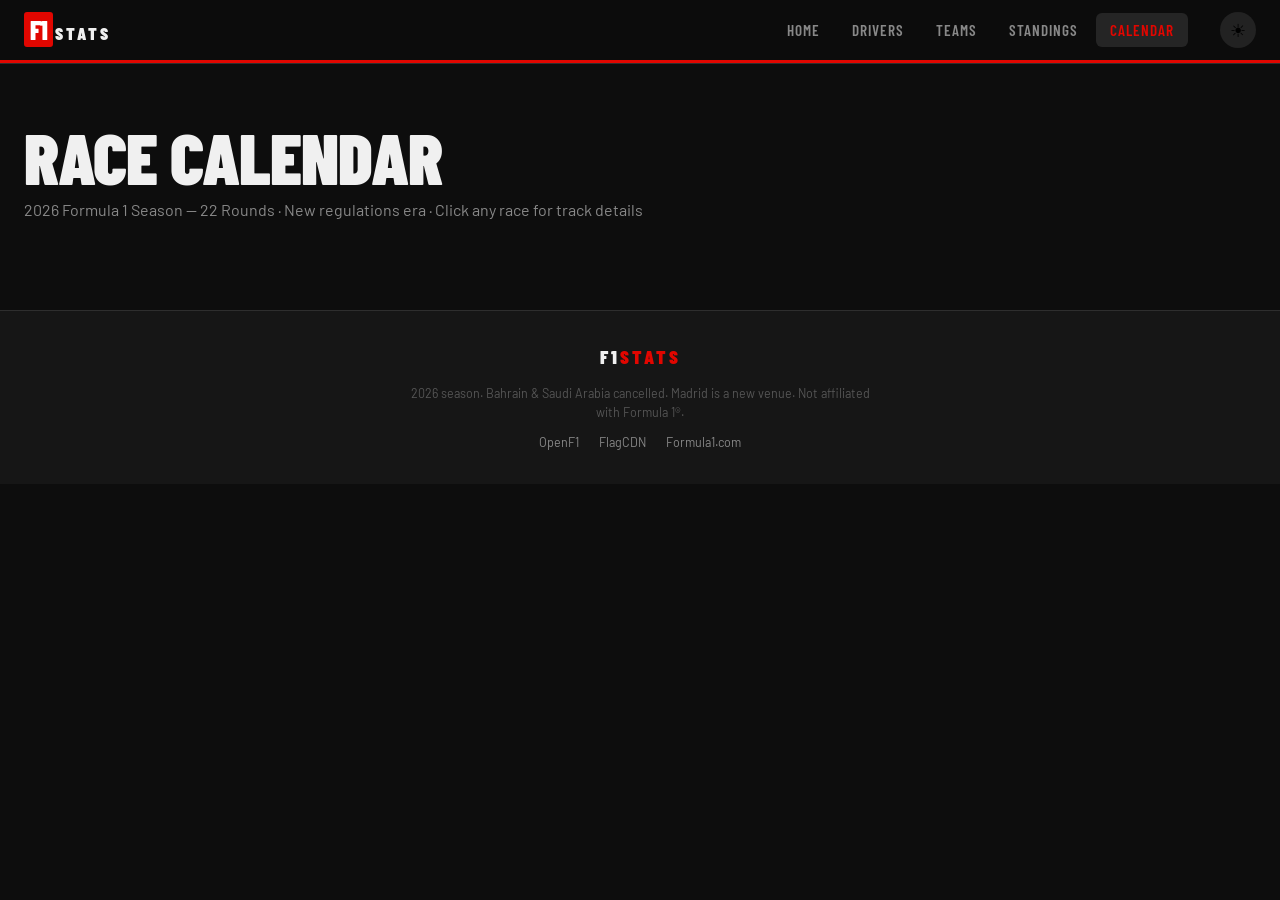
==== commit 7894c721: "implement dynamic data fetching from OpenF1 API with loading states and automated DOM updates." ====
--- a/calendar.html
+++ b/calendar.html
@@ -10,6 +10,11 @@
   <link rel="stylesheet" href="styles.css" />
 </head>
 <body>
+  <div id="api-loading-overlay" class="api-loading-overlay">
+    <div class="api-spinner"></div>
+    <div class="api-loading-text">Loading <span>Live Data</span></div>
+  </div>
+
 
   <header class="nav-header">
     <div class="nav-inner">
@@ -42,204 +47,8 @@
       <p class="page-sub">2026 Formula 1 Season — 22 Rounds · New regulations era · Click any race for track details</p>
     </section>
 
-    <div class="calendar-grid">
-
-      <!-- R01 — DONE -->
-      <div class="cal-card done" data-track="australia">
-        <div class="cal-round">R01</div>
-        <div class="cal-country"><img src="https://flagcdn.com/w40/au.png" alt="AU" class="cal-flag"/> Australia</div>
-        <div class="cal-name">Australian Grand Prix</div>
-        <div class="cal-date">March 6–8, 2026</div>
-        <div class="cal-winner">🏆 Russell</div>
-      </div>
-
-      <!-- R02 — DONE -->
-      <div class="cal-card done" data-track="china">
-        <div class="cal-round">R02</div>
-        <div class="cal-country"><img src="https://flagcdn.com/w40/cn.png" alt="CN" class="cal-flag"/> China 🔥 Sprint</div>
-        <div class="cal-name">Chinese Grand Prix</div>
-        <div class="cal-date">March 13–15, 2026</div>
-        <div class="cal-winner">🏆 Antonelli</div>
-      </div>
-
-      <!-- R03 — NEXT -->
-      <div class="cal-card next" data-track="japan">
-        <div class="cal-round">R03</div>
-        <div class="cal-country"><img src="https://flagcdn.com/w40/jp.png" alt="JP" class="cal-flag"/> Japan</div>
-        <div class="cal-name">Japanese Grand Prix</div>
-        <div class="cal-date">March 27–29, 2026</div>
-        <div class="cal-upcoming-badge">NEXT RACE</div>
-      </div>
-
-      <!-- R04 — CANCELLED -->
-      <div class="cal-card cal-cancelled">
-        <div class="cal-round">R04</div>
-        <div class="cal-country"><img src="https://flagcdn.com/w40/bh.png" alt="BH" class="cal-flag"/> Bahrain</div>
-        <div class="cal-name">Bahrain Grand Prix</div>
-        <div class="cal-date">April 10–12, 2026</div>
-        <div class="cal-upcoming-badge cal-badge-cancelled">CANCELLED</div>
-      </div>
-
-      <!-- R05 — CANCELLED -->
-      <div class="cal-card cal-cancelled">
-        <div class="cal-round">R05</div>
-        <div class="cal-country"><img src="https://flagcdn.com/w40/sa.png" alt="SA" class="cal-flag"/> Saudi Arabia</div>
-        <div class="cal-name">Saudi Arabian GP</div>
-        <div class="cal-date">April 17–19, 2026</div>
-        <div class="cal-upcoming-badge cal-badge-cancelled">CANCELLED</div>
-      </div>
-
-      <!-- R06 -->
-      <div class="cal-card" data-track="miami">
-        <div class="cal-round">R06</div>
-        <div class="cal-country"><img src="https://flagcdn.com/w40/us.png" alt="US" class="cal-flag"/> USA (Miami) 🔥 Sprint</div>
-        <div class="cal-name">Miami Grand Prix</div>
-        <div class="cal-date">May 1–3, 2026</div>
-      </div>
-
-      <!-- R07 -->
-      <div class="cal-card" data-track="canada">
-        <div class="cal-round">R07</div>
-        <div class="cal-country"><img src="https://flagcdn.com/w40/ca.png" alt="CA" class="cal-flag"/> Canada 🔥 Sprint</div>
-        <div class="cal-name">Canadian Grand Prix</div>
-        <div class="cal-date">May 22–24, 2026</div>
-      </div>
-
-      <!-- R08 -->
-      <div class="cal-card" data-track="monaco">
-        <div class="cal-round">R08</div>
-        <div class="cal-country"><img src="https://flagcdn.com/w40/mc.png" alt="MC" class="cal-flag"/> Monaco</div>
-        <div class="cal-name">Monaco Grand Prix</div>
-        <div class="cal-date">June 5–7, 2026</div>
-      </div>
-
-      <!-- R09 -->
-      <div class="cal-card" data-track="spain">
-        <div class="cal-round">R09</div>
-        <div class="cal-country"><img src="https://flagcdn.com/w40/es.png" alt="ES" class="cal-flag"/> Spain (Barcelona)</div>
-        <div class="cal-name">Barcelona-Catalunya GP</div>
-        <div class="cal-date">June 12–14, 2026</div>
-      </div>
-
-      <!-- R10 -->
-      <div class="cal-card" data-track="austria">
-        <div class="cal-round">R10</div>
-        <div class="cal-country"><img src="https://flagcdn.com/w40/at.png" alt="AT" class="cal-flag"/> Austria</div>
-        <div class="cal-name">Austrian Grand Prix</div>
-        <div class="cal-date">June 26–28, 2026</div>
-      </div>
-
-      <!-- R11 -->
-      <div class="cal-card" data-track="silverstone">
-        <div class="cal-round">R11</div>
-        <div class="cal-country"><img src="https://flagcdn.com/w40/gb.png" alt="GB" class="cal-flag"/> Great Britain 🔥 Sprint</div>
-        <div class="cal-name">British Grand Prix</div>
-        <div class="cal-date">July 3–5, 2026</div>
-      </div>
-
-      <!-- R12 -->
-      <div class="cal-card" data-track="belgium">
-        <div class="cal-round">R12</div>
-        <div class="cal-country"><img src="https://flagcdn.com/w40/be.png" alt="BE" class="cal-flag"/> Belgium</div>
-        <div class="cal-name">Belgian Grand Prix</div>
-        <div class="cal-date">July 17–19, 2026</div>
-      </div>
-
-      <!-- R13 -->
-      <div class="cal-card" data-track="hungary">
-        <div class="cal-round">R13</div>
-        <div class="cal-country"><img src="https://flagcdn.com/w40/hu.png" alt="HU" class="cal-flag"/> Hungary</div>
-        <div class="cal-name">Hungarian Grand Prix</div>
-        <div class="cal-date">July 24–26, 2026</div>
-      </div>
-
-      <!-- R14 -->
-      <div class="cal-card" data-track="zandvoort">
-        <div class="cal-round">R14</div>
-        <div class="cal-country"><img src="https://flagcdn.com/w40/nl.png" alt="NL" class="cal-flag"/> Netherlands 🔥 Sprint</div>
-        <div class="cal-name">Dutch Grand Prix</div>
-        <div class="cal-date">August 21–23, 2026</div>
-      </div>
-
-      <!-- R15 -->
-      <div class="cal-card" data-track="monza">
-        <div class="cal-round">R15</div>
-        <div class="cal-country"><img src="https://flagcdn.com/w40/it.png" alt="IT" class="cal-flag"/> Italy (Monza)</div>
-        <div class="cal-name">Italian Grand Prix</div>
-        <div class="cal-date">September 4–6, 2026</div>
-      </div>
-
-      <!-- R16 — NEW VENUE -->
-      <div class="cal-card" data-track="madrid">
-        <div class="cal-round">R16</div>
-        <div class="cal-country"><img src="https://flagcdn.com/w40/es.png" alt="ES" class="cal-flag"/> Spain (Madrid) 🆕</div>
-        <div class="cal-name">Madrid Grand Prix</div>
-        <div class="cal-date">September 11–13, 2026</div>
-      </div>
-
-      <!-- R17 -->
-      <div class="cal-card" data-track="baku">
-        <div class="cal-round">R17</div>
-        <div class="cal-country"><img src="https://flagcdn.com/w40/az.png" alt="AZ" class="cal-flag"/> Azerbaijan</div>
-        <div class="cal-name">Azerbaijan Grand Prix</div>
-        <div class="cal-date">September 25–27, 2026</div>
-      </div>
-
-      <!-- R18 -->
-      <div class="cal-card" data-track="singapore">
-        <div class="cal-round">R18</div>
-        <div class="cal-country"><img src="https://flagcdn.com/w40/sg.png" alt="SG" class="cal-flag"/> Singapore 🔥 Sprint</div>
-        <div class="cal-name">Singapore Grand Prix</div>
-        <div class="cal-date">October 2–4, 2026</div>
-      </div>
-
-      <!-- R19 -->
-      <div class="cal-card" data-track="cota">
-        <div class="cal-round">R19</div>
-        <div class="cal-country"><img src="https://flagcdn.com/w40/us.png" alt="US" class="cal-flag"/> USA (Austin)</div>
-        <div class="cal-name">United States GP</div>
-        <div class="cal-date">October 16–18, 2026</div>
-      </div>
-
-      <!-- R20 -->
-      <div class="cal-card" data-track="mexico">
-        <div class="cal-round">R20</div>
-        <div class="cal-country"><img src="https://flagcdn.com/w40/mx.png" alt="MX" class="cal-flag"/> Mexico</div>
-        <div class="cal-name">Mexico City GP</div>
-        <div class="cal-date">October 30 – Nov 1, 2026</div>
-      </div>
-
-      <!-- R21 -->
-      <div class="cal-card" data-track="brazil">
-        <div class="cal-round">R21</div>
-        <div class="cal-country"><img src="https://flagcdn.com/w40/br.png" alt="BR" class="cal-flag"/> Brazil</div>
-        <div class="cal-name">São Paulo Grand Prix</div>
-        <div class="cal-date">November 13–15, 2026</div>
-      </div>
-
-      <!-- R22 -->
-      <div class="cal-card" data-track="lasvegas">
-        <div class="cal-round">R22</div>
-        <div class="cal-country"><img src="https://flagcdn.com/w40/us.png" alt="US" class="cal-flag"/> USA (Las Vegas)</div>
-        <div class="cal-name">Las Vegas Grand Prix</div>
-        <div class="cal-date">November 19–21, 2026</div>
-      </div>
-
-      <!-- R23 -->
-      <div class="cal-card" data-track="qatar">
-        <div class="cal-round">R23</div>
-        <div class="cal-country"><img src="https://flagcdn.com/w40/qa.png" alt="QA" class="cal-flag"/> Qatar</div>
-        <div class="cal-name">Qatar Grand Prix</div>
-        <div class="cal-date">November 27–29, 2026</div>
-      </div>
-
-      <!-- R24 -->
-      <div class="cal-card" data-track="abudhabi">
-        <div class="cal-round">R24</div>
-        <div class="cal-country"><img src="https://flagcdn.com/w40/ae.png" alt="AE" class="cal-flag"/> Abu Dhabi</div>
-        <div class="cal-name">Abu Dhabi Grand Prix</div>
-        <div class="cal-date">December 4–6, 2026</div>
-      </div>
+    <div class="calendar-grid" id="calendar-grid">
+      <!-- Populated dynamically via OpenF1 API -->
 
     </div>
   </main>
@@ -272,9 +81,20 @@
             <div class="tm-stat"><span class="tm-stat-val" id="tm-laps"></span><span class="tm-stat-lbl">Laps</span></div>
             <div class="tm-stat"><span class="tm-stat-val" id="tm-length"></span><span class="tm-stat-lbl">Circuit km</span></div>
             <div class="tm-stat"><span class="tm-stat-val" id="tm-lap-record-time"></span><span class="tm-stat-lbl">Lap Record</span></div>
+            <div class="tm-stat"><span class="tm-stat-val" id="tm-corners"></span><span class="tm-stat-lbl">Corners</span></div>
+            <div class="tm-stat"><span class="tm-stat-val" id="tm-drs"></span><span class="tm-stat-lbl">DRS</span></div>
+            <div class="tm-stat"><span class="tm-stat-val" id="tm-top-speed"></span><span class="tm-stat-lbl">Top Speed</span></div>
           </div>
         </div>
       </div>
+      <div class="tm-extra-facts">
+        <div class="tm-extra-fact"><span class="tm-extra-lbl">Direction</span><span class="tm-extra-val" id="tm-direction"></span></div>
+        <div class="tm-extra-fact"><span class="tm-extra-lbl">First F1 GP</span><span class="tm-extra-val" id="tm-first-gp"></span></div>
+        <div class="tm-extra-fact"><span class="tm-extra-lbl">Circuit Type</span><span class="tm-extra-val" id="tm-circuit-type"></span></div>
+        <div class="tm-extra-fact"><span class="tm-extra-lbl">Altitude</span><span class="tm-extra-val" id="tm-altitude"></span></div>
+        <div class="tm-extra-fact tm-extra-wide"><span class="tm-extra-lbl">Famous Corner</span><span class="tm-extra-val" id="tm-famous-corner"></span></div>
+      </div>
+      <p class="tm-description" id="tm-description"></p>
       <div class="tm-track-wrap">
         <div class="tm-track-glow"></div>
         <div id="tm-track-svg" class="tm-track-svg"></div>
@@ -284,6 +104,7 @@
   </div>
 
   <script src="app.js"></script>
+  <script src="api.js"></script>
   <script src="track-modal.js"></script>
 </body>
 </html>
--- a/styles.css
+++ b/styles.css
@@ -402,6 +402,7 @@
   width: 36px; height: 36px;
   border-radius: 50%;
   object-fit: cover;
+  object-position: top;
   background: var(--surface);
 }
 .driver-name { display: block; font-weight: 600; font-size: 0.9rem; }
@@ -435,10 +436,58 @@
   width: 64px; height: 64px;
   border-radius: 50%;
   object-fit: cover;
+  object-position: top;
   background: var(--surface);
   border: 2px solid var(--border);
 }
-.podium-bar { width: 100%; border-radius: var(--radius) var(--radius) 0 0; opacity: 0.85; }
+.podium-bar {
+  width: 100%;
+  border-radius: 10px 10px 0 0;
+  opacity: 1;
+  position: relative;
+  overflow: hidden;
+  box-shadow: 0 -2px 8px rgba(0,0,0,0.2);
+}
+/* Glossy overlay on podium bars */
+.podium-bar::after {
+  content: '';
+  position: absolute;
+  inset: 0;
+  background: linear-gradient(
+    180deg,
+    rgba(255,255,255,0.2) 0%,
+    rgba(255,255,255,0.06) 35%,
+    rgba(0,0,0,0.04) 55%,
+    rgba(0,0,0,0.18) 100%
+  );
+  border-radius: 10px 10px 0 0;
+  pointer-events: none;
+}
+/* Subtle shimmer on podium bars */
+.podium-bar::before {
+  content: '';
+  position: absolute;
+  top: -100%;
+  left: 0;
+  width: 100%;
+  height: 50%;
+  background: linear-gradient(
+    180deg,
+    transparent 0%,
+    rgba(255,255,255,0.1) 40%,
+    rgba(255,255,255,0.18) 50%,
+    rgba(255,255,255,0.1) 60%,
+    transparent 100%
+  );
+  border-radius: 10px 10px 0 0;
+  animation: podiumShimmer 3.5s ease-in-out infinite;
+  pointer-events: none;
+}
+@keyframes podiumShimmer {
+  0%   { top: -100%; }
+  35%  { top: 120%; }
+  100% { top: 120%; }
+}
 .podium-label {
   background: var(--surface);
   width: 100%;
@@ -524,17 +573,109 @@
 .drivers-grid-section { max-width: var(--max-w); margin: 0 auto; padding: 0 24px 56px; }
 .drivers-grid { display: grid; grid-template-columns: repeat(auto-fill, minmax(240px, 1fr)); gap: 20px; }
 .driver-card {
+  perspective: 1000px;
+  cursor: pointer;
+  transition: transform var(--trans);
+}
+.driver-card:hover {
+  transform: translateY(-4px);
+}
+.driver-card-inner {
+  position: relative;
+  width: 100%;
+  height: 100%;
+  transition: transform 0.6s cubic-bezier(0.4, 0, 0.2, 1);
+  transform-style: preserve-3d;
+}
+.driver-card.flipped .driver-card-inner {
+  transform: rotateY(180deg);
+}
+.driver-card-front, .driver-card-back {
+  -webkit-backface-visibility: hidden;
+  backface-visibility: hidden;
   background: var(--bg-panel);
   border: 1px solid var(--border);
   border-radius: var(--radius-lg);
   overflow: hidden;
-  cursor: pointer;
-  transition: transform var(--trans), box-shadow var(--trans), border-color var(--trans);
-}
-.driver-card:hover {
-  transform: translateY(-4px);
+  transition: box-shadow var(--trans), border-color var(--trans);
+}
+.driver-card-front {
+  position: relative;
+  z-index: 2;
+}
+.driver-card-back {
+  position: absolute;
+  top: 0; left: 0; right: 0; bottom: 0;
+  transform: rotateY(180deg);
+  padding: 16px;
+  display: flex;
+  flex-direction: column;
+  z-index: 1;
+  overflow-y: auto;
+}
+.driver-card-back::-webkit-scrollbar {
+  width: 4px;
+}
+.driver-card-back::-webkit-scrollbar-thumb {
+  background: var(--border);
+  border-radius: 4px;
+}
+.driver-card:hover .driver-card-front,
+.driver-card:hover .driver-card-back {
   box-shadow: 0 16px 40px rgba(0,0,0,0.4);
   border-color: var(--team-active);
+}
+.bio-title {
+  font-family: var(--font-display);
+  font-size: 1.15rem;
+  font-weight: 700;
+  margin-bottom: 10px;
+  border-bottom: 1px solid var(--border);
+  padding-bottom: 6px;
+  color: var(--text);
+}
+.bio-fact {
+  font-size: 0.8rem;
+  margin-bottom: 6px;
+  color: var(--text-sec);
+  line-height: 1.3;
+}
+.bio-fact strong {
+  color: var(--text);
+  font-weight: 500;
+}
+.bio-timeline {
+  display: flex;
+  flex-direction: column;
+  gap: 2px;
+  margin-top: 2px;
+  margin-bottom: 6px;
+  padding-left: 8px;
+  border-left: 2px solid var(--border);
+}
+.tl-item {
+  display: flex;
+  font-size: 0.75rem;
+  line-height: 1.2;
+}
+.tl-year {
+  width: 60px;
+  color: var(--text-sec);
+  font-family: monospace;
+}
+.tl-team {
+  color: var(--text);
+  font-weight: 500;
+}
+.bio-fun-fact {
+  margin-top: auto;
+  font-style: italic;
+  font-size: 0.78rem;
+  color: var(--text);
+  background: var(--surface);
+  padding: 10px;
+  border-radius: 6px;
+  border-left: 2px solid var(--accent);
 }
 .driver-card-top {
   position: relative;
@@ -568,18 +709,77 @@
 /* ── TEAMS PAGE ────────────────────────────────────────────── */
 .teams-list { max-width: var(--max-w); margin: 0 auto; padding: 0 24px 56px; display: flex; flex-direction: column; gap: 12px; }
 .team-row {
+  position: relative;
+  cursor: pointer;
+}
+.team-row-inner {
+  position: relative;
+  width: 100%;
+}
+.team-row-front, .team-row-back {
   background: var(--bg-panel);
   border: 1px solid var(--border);
   border-radius: var(--radius-lg);
-  display: flex;
-  align-items: center;
+  transition: opacity 0.3s ease, box-shadow var(--trans), border-color var(--trans), transform var(--trans);
+}
+.team-row-front {
+  display: flex;
+  align-items: center;
+  padding: 0 24px 0 0;
   gap: 20px;
-  padding: 0 24px 0 0;
   overflow: hidden;
-  cursor: pointer;
-  transition: background var(--trans), transform var(--trans);
-}
-.team-row:hover { transform: translateX(4px); background: var(--bg-hover); }
+  position: relative;
+  opacity: 1;
+}
+.team-row-back {
+  position: absolute;
+  top: 0; left: 0; right: 0; bottom: 0;
+  padding: 16px 24px;
+  display: flex;
+  align-items: center;
+  overflow-y: auto;
+  opacity: 0;
+  pointer-events: none;
+}
+.team-row.flipped .team-row-front {
+  opacity: 0;
+  pointer-events: none;
+}
+.team-row.flipped .team-row-back {
+  opacity: 1;
+  pointer-events: auto;
+}
+.team-row-back::-webkit-scrollbar { width: 4px; }
+.team-row-back::-webkit-scrollbar-thumb { background: var(--border); border-radius: 4px; }
+
+.team-row:hover .team-row-front,
+.team-row:hover .team-row-back {
+  transform: translateX(4px);
+  box-shadow: 0 10px 24px -8px rgba(0,0,0,0.2);
+  border-color: var(--text-sec);
+}
+
+.team-bio-grid {
+  display: grid;
+  grid-template-columns: repeat(4, 1fr);
+  gap: 16px;
+  width: 100%;
+}
+.t-bio-col {
+  display: flex;
+  flex-direction: column;
+}
+.t-bio-col strong {
+  color: var(--text);
+  font-size: 0.75rem;
+  text-transform: uppercase;
+  letter-spacing: 0.5px;
+  margin-bottom: 4px;
+}
+.t-bio-col span {
+  color: var(--text-sec);
+  font-size: 0.9rem;
+}
 .team-color-bar { width: 6px; height: 80px; flex-shrink: 0; }
 .team-logo-wrap { width: 80px; display: flex; align-items: center; justify-content: center; padding: 12px 0; }
 .team-logo-img { max-height: 36px; }
@@ -832,12 +1032,17 @@
   border: 1px solid #252525;
   border-radius: 14px;
   width: 100%;
-  max-width: 460px;
-  overflow: hidden;
+  max-width: 560px;
+  max-height: 90vh;
+  overflow-y: auto;
   box-shadow: 0 32px 80px rgba(0,0,0,0.9), 0 0 0 1px rgba(255,255,255,0.04);
   transform: scale(0.88) translateY(24px);
   transition: transform 0.32s cubic-bezier(0.34, 1.5, 0.64, 1);
-}
+  scrollbar-width: thin;
+  scrollbar-color: #333 transparent;
+}
+.tm-box::-webkit-scrollbar { width: 5px; }
+.tm-box::-webkit-scrollbar-thumb { background: #333; border-radius: 5px; }
 .tm-overlay.is-open .tm-box {
   transform: scale(1) translateY(0);
 }
@@ -967,7 +1172,7 @@
 .tm-stat-val {
   font-family: var(--font-display);
   font-weight: 800;
-  font-size: 1rem;
+  font-size: 0.88rem;
   line-height: 1;
   color: #f0f0f0;
 }
@@ -981,6 +1186,55 @@
   margin-top: 3px;
 }
 [data-theme="light"] .tm-stat-lbl { color: #aaa; }
+
+/* ── Extra facts grid ─────────────────────────────────────── */
+.tm-extra-facts {
+  display: grid;
+  grid-template-columns: 1fr 1fr;
+  gap: 1px;
+  background: #1c1c1c;
+  border-bottom: 1px solid #1c1c1c;
+}
+[data-theme="light"] .tm-extra-facts { background: #ebebeb; border-bottom-color: #ebebeb; }
+
+.tm-extra-fact {
+  background: #111214;
+  padding: 10px 14px;
+  display: flex;
+  flex-direction: column;
+  gap: 2px;
+}
+[data-theme="light"] .tm-extra-fact { background: #ffffff; }
+
+.tm-extra-wide {
+  grid-column: 1 / -1;
+}
+
+.tm-extra-lbl {
+  font-size: 0.55rem;
+  letter-spacing: 1.5px;
+  text-transform: uppercase;
+  color: #555;
+}
+[data-theme="light"] .tm-extra-lbl { color: #aaa; }
+
+.tm-extra-val {
+  font-size: 0.82rem;
+  font-weight: 500;
+  color: #d0d0d0;
+}
+[data-theme="light"] .tm-extra-val { color: #222; }
+
+/* ── Circuit description ──────────────────────────────────── */
+.tm-description {
+  font-size: 0.8rem;
+  line-height: 1.6;
+  color: #888;
+  padding: 12px 20px;
+  border-bottom: 1px solid #1c1c1c;
+  margin: 0;
+}
+[data-theme="light"] .tm-description { color: #666; border-bottom-color: #ebebeb; }
 
 /* ── Track SVG area ───────────────────────────────────────── */
 .tm-track-wrap {
@@ -1077,3 +1331,66 @@
   .tm-track-wrap { min-height: 240px; padding: 18px 12px 12px; }
   .tm-track-svg { max-width: 240px; }
 }
+
+/* ══════════════════════════════════════════════════════════════
+   API LOADING OVERLAY
+   ══════════════════════════════════════════════════════════════ */
+.api-loading-overlay {
+  position: fixed;
+  inset: 0;
+  z-index: 9999;
+  background: rgba(0, 0, 0, 0.6);
+  backdrop-filter: blur(8px);
+  -webkit-backdrop-filter: blur(8px);
+  display: flex;
+  flex-direction: column;
+  align-items: center;
+  justify-content: center;
+  opacity: 1;
+  visibility: visible;
+  transition: opacity 0.4s ease, visibility 0.4s ease;
+}
+
+[data-theme="light"] .api-loading-overlay {
+  background: rgba(255, 255, 255, 0.6);
+}
+
+.api-loading-overlay.hidden {
+  opacity: 0;
+  visibility: hidden;
+}
+
+.api-spinner {
+  width: 60px;
+  height: 60px;
+  border: 4px solid var(--surface);
+  border-top: 4px solid var(--accent);
+  border-radius: 50%;
+  animation: apiSpin 1s linear infinite;
+  margin-bottom: 20px;
+  box-shadow: 0 0 20px rgba(225, 6, 0, 0.4);
+}
+
+@keyframes apiSpin {
+  0% { transform: rotate(0deg); }
+  100% { transform: rotate(360deg); }
+}
+
+.api-loading-text {
+  font-family: var(--font-display);
+  font-weight: 800;
+  font-size: 1.5rem;
+  letter-spacing: 2px;
+  text-transform: uppercase;
+  color: var(--text);
+  animation: apiPulse 1.5s ease-in-out infinite;
+}
+
+.api-loading-text span {
+  color: var(--accent);
+}
+
+@keyframes apiPulse {
+  0%, 100% { opacity: 1; }
+  50% { opacity: 0.5; }
+}
